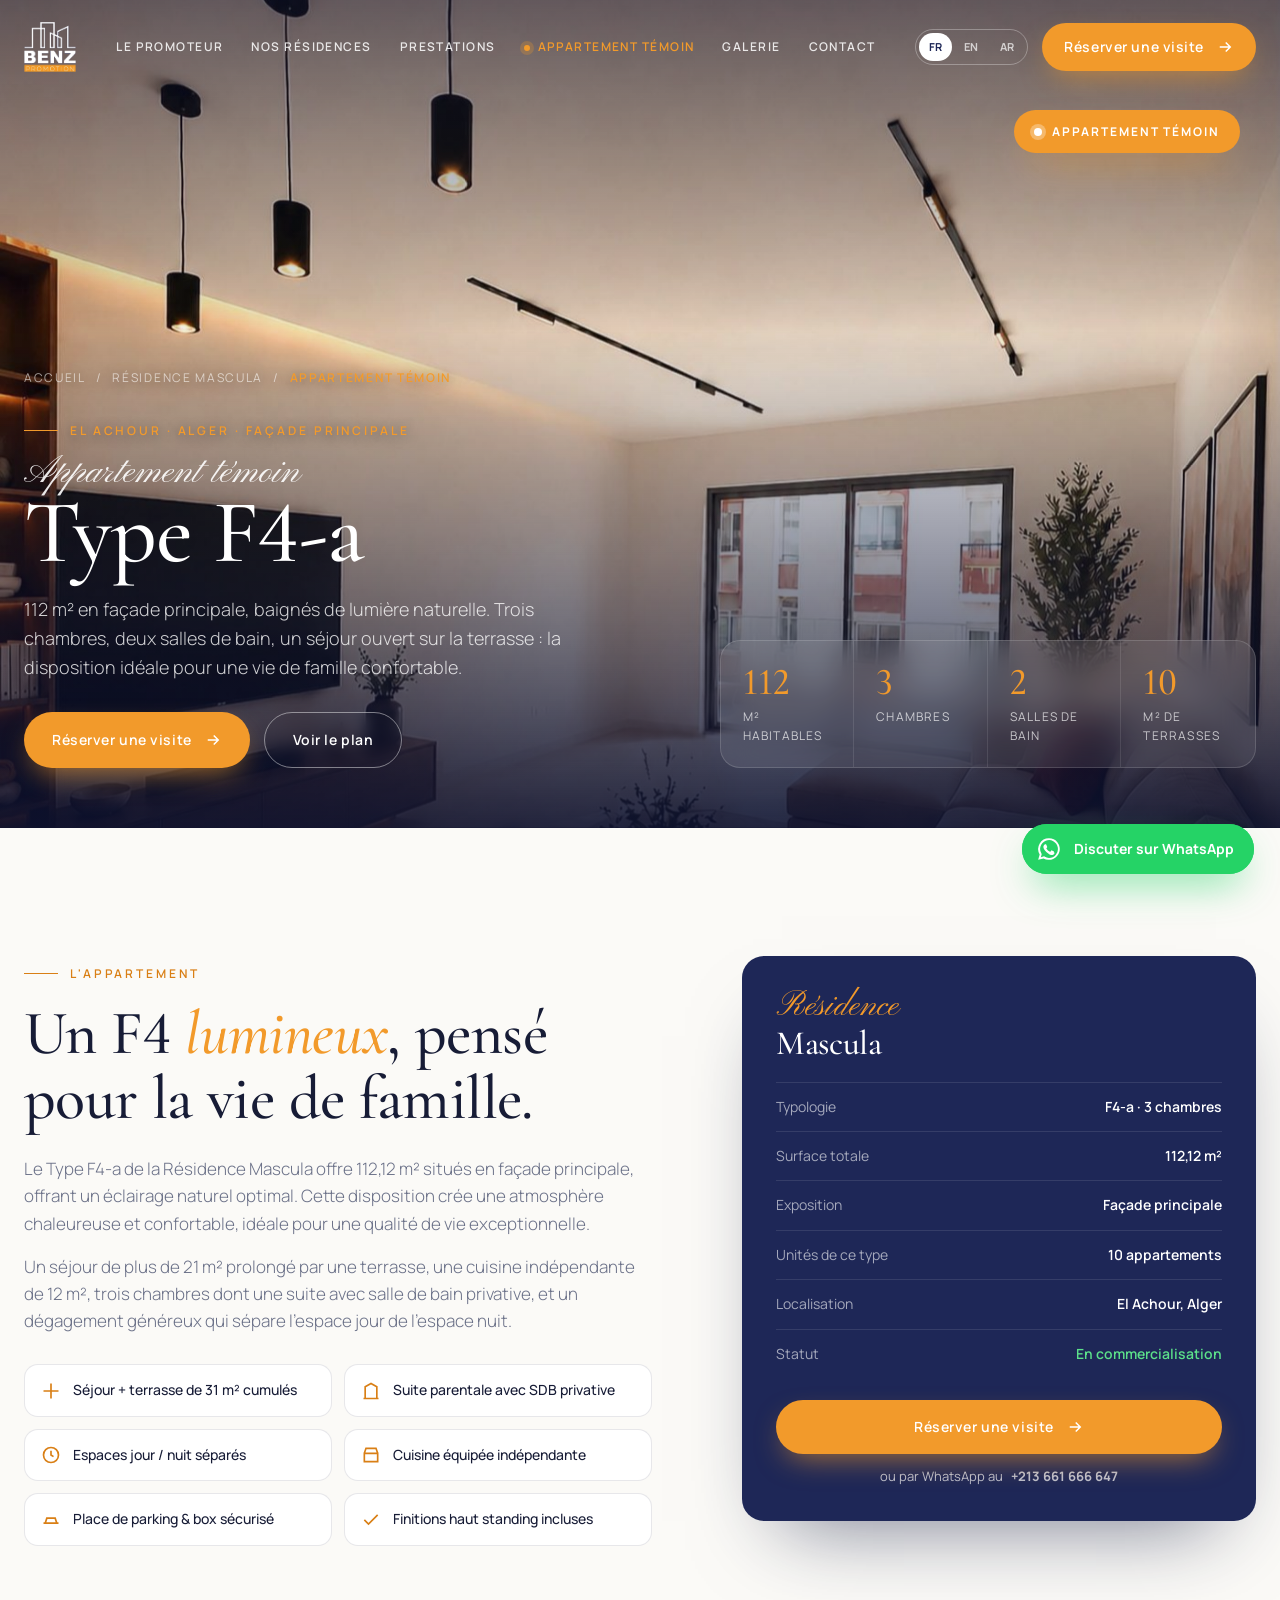
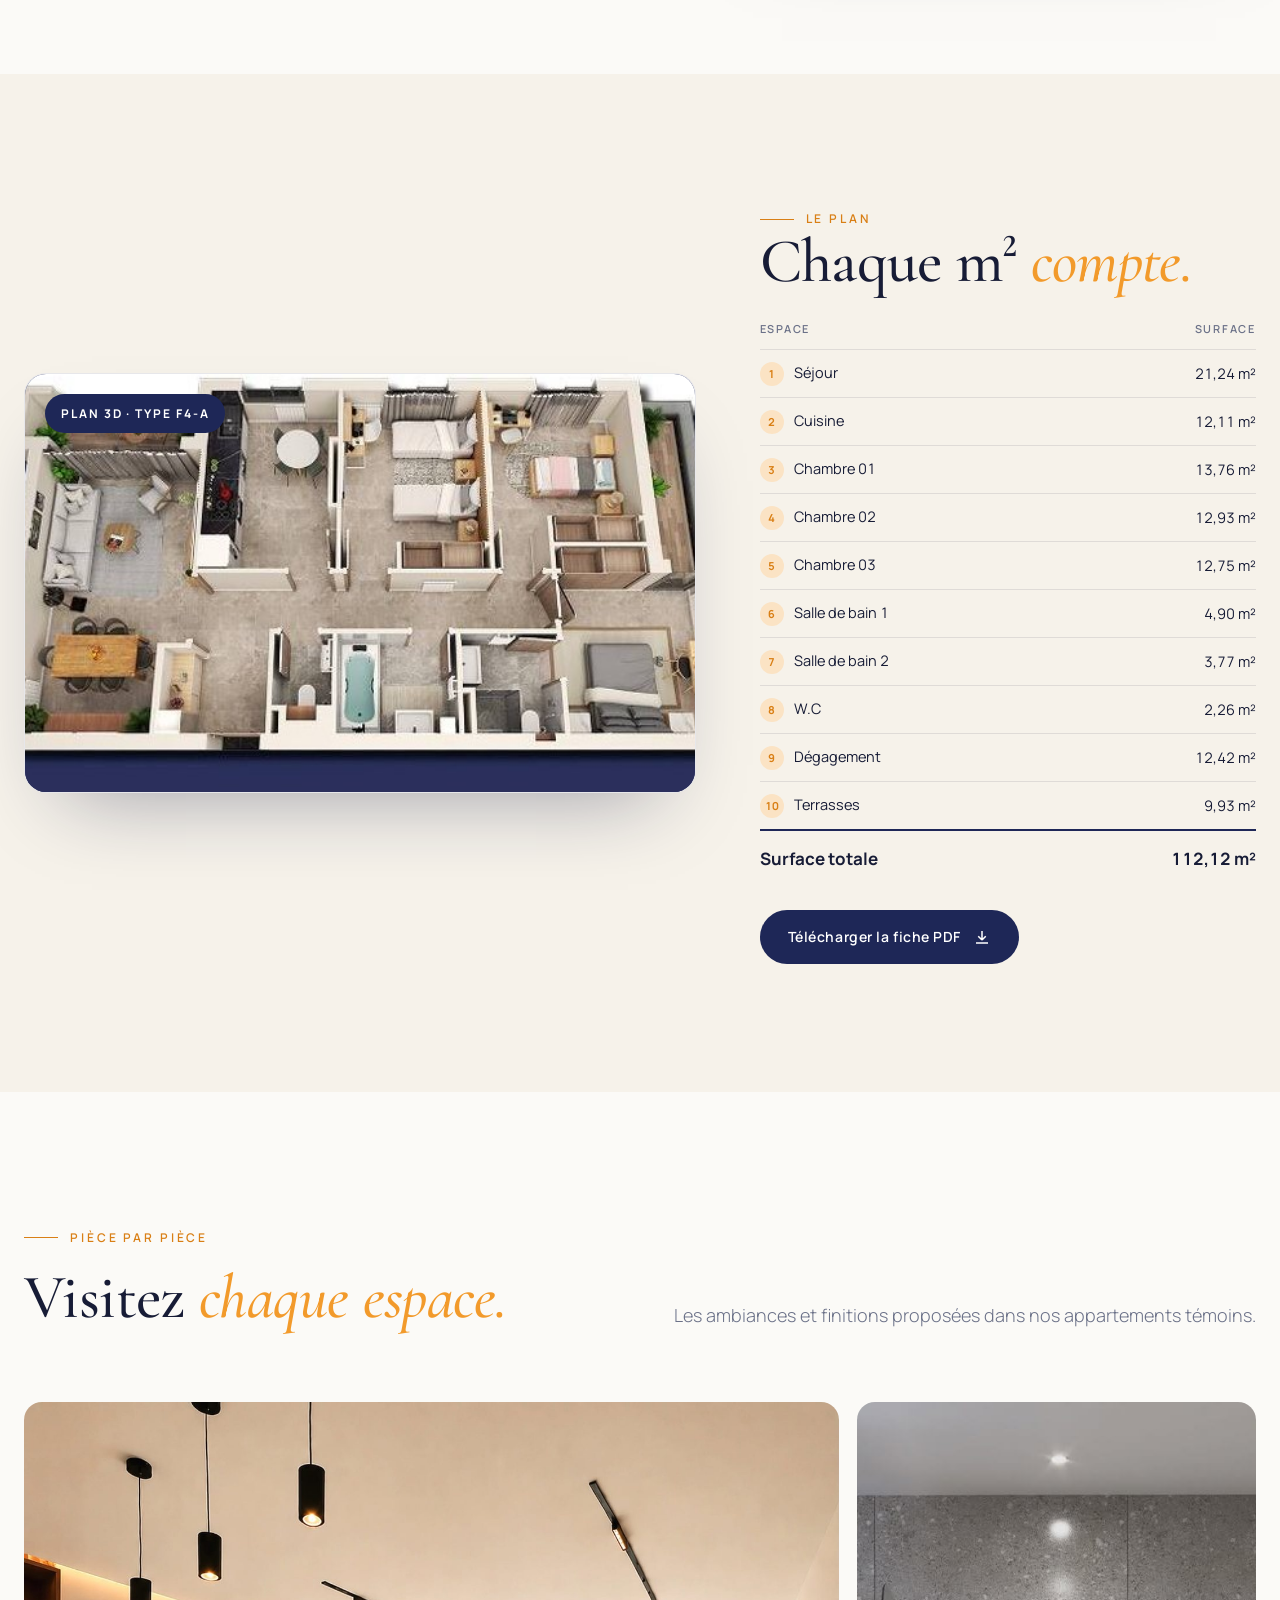
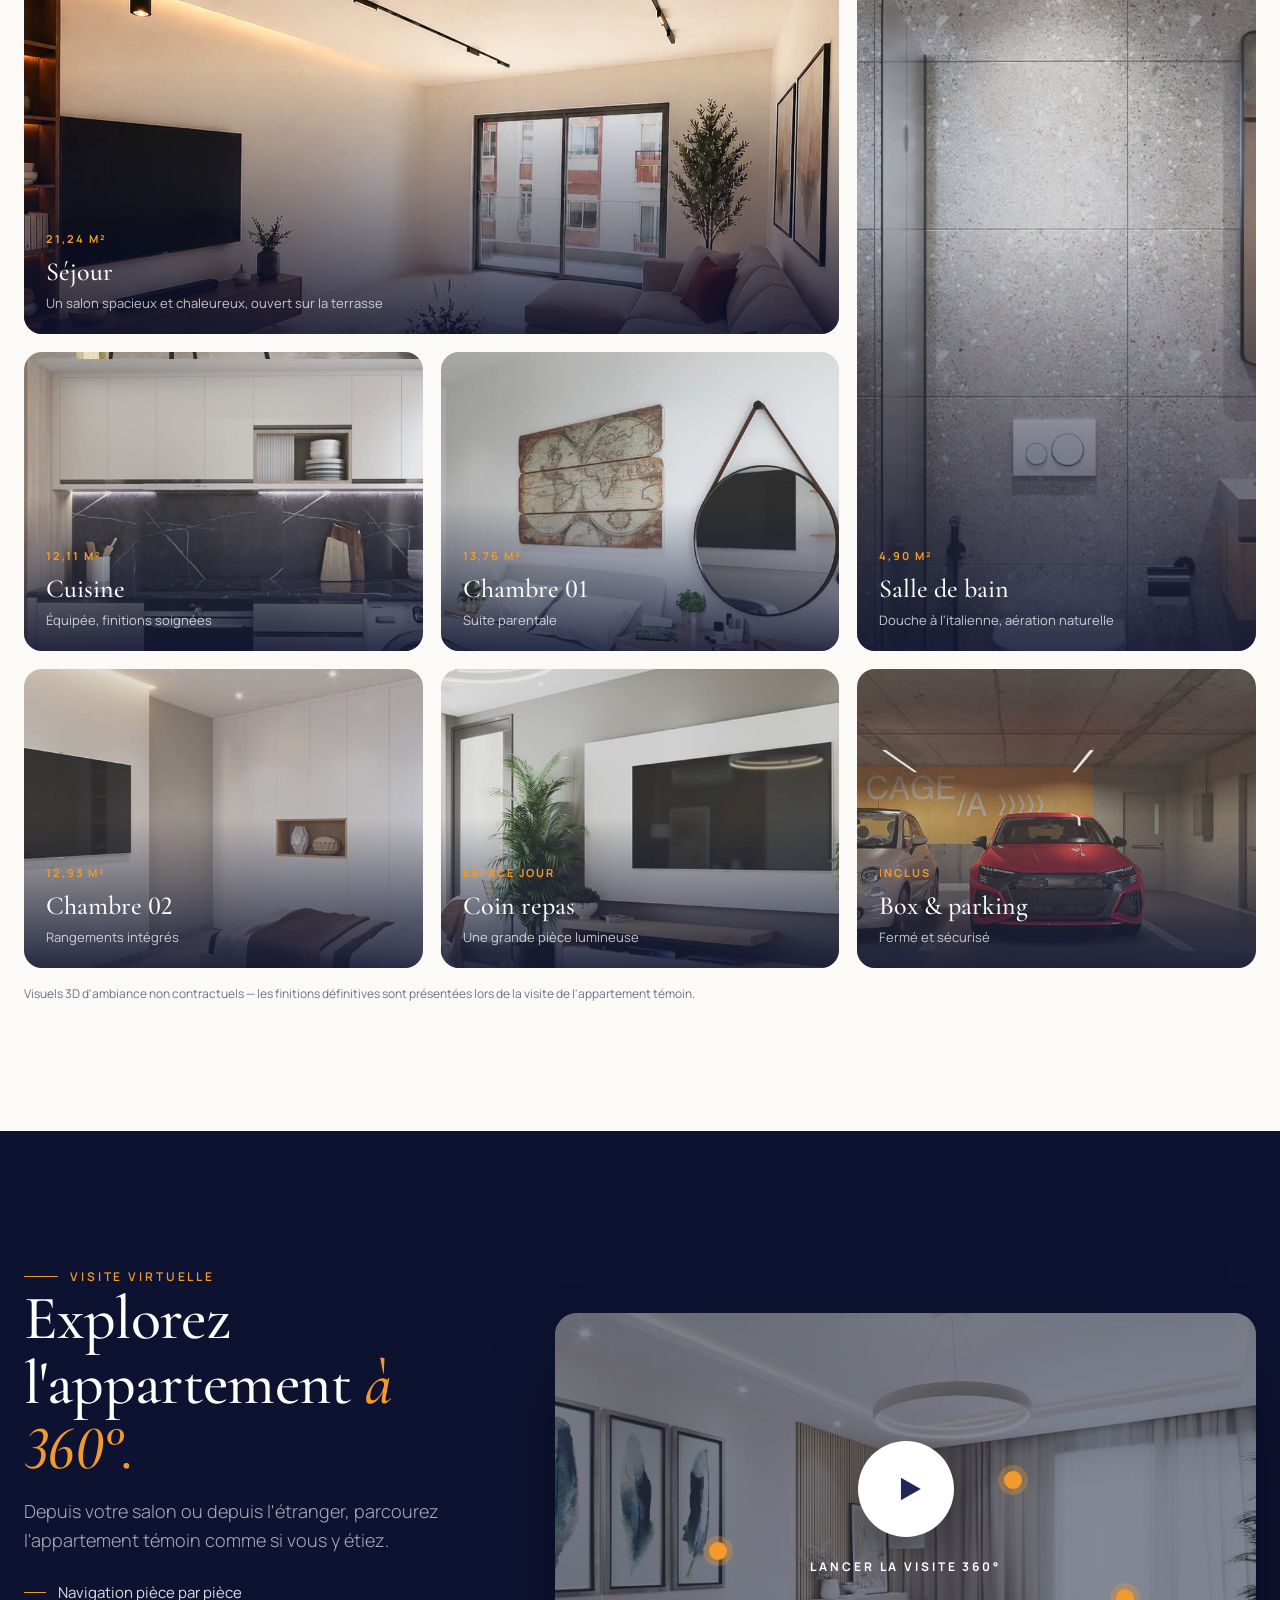
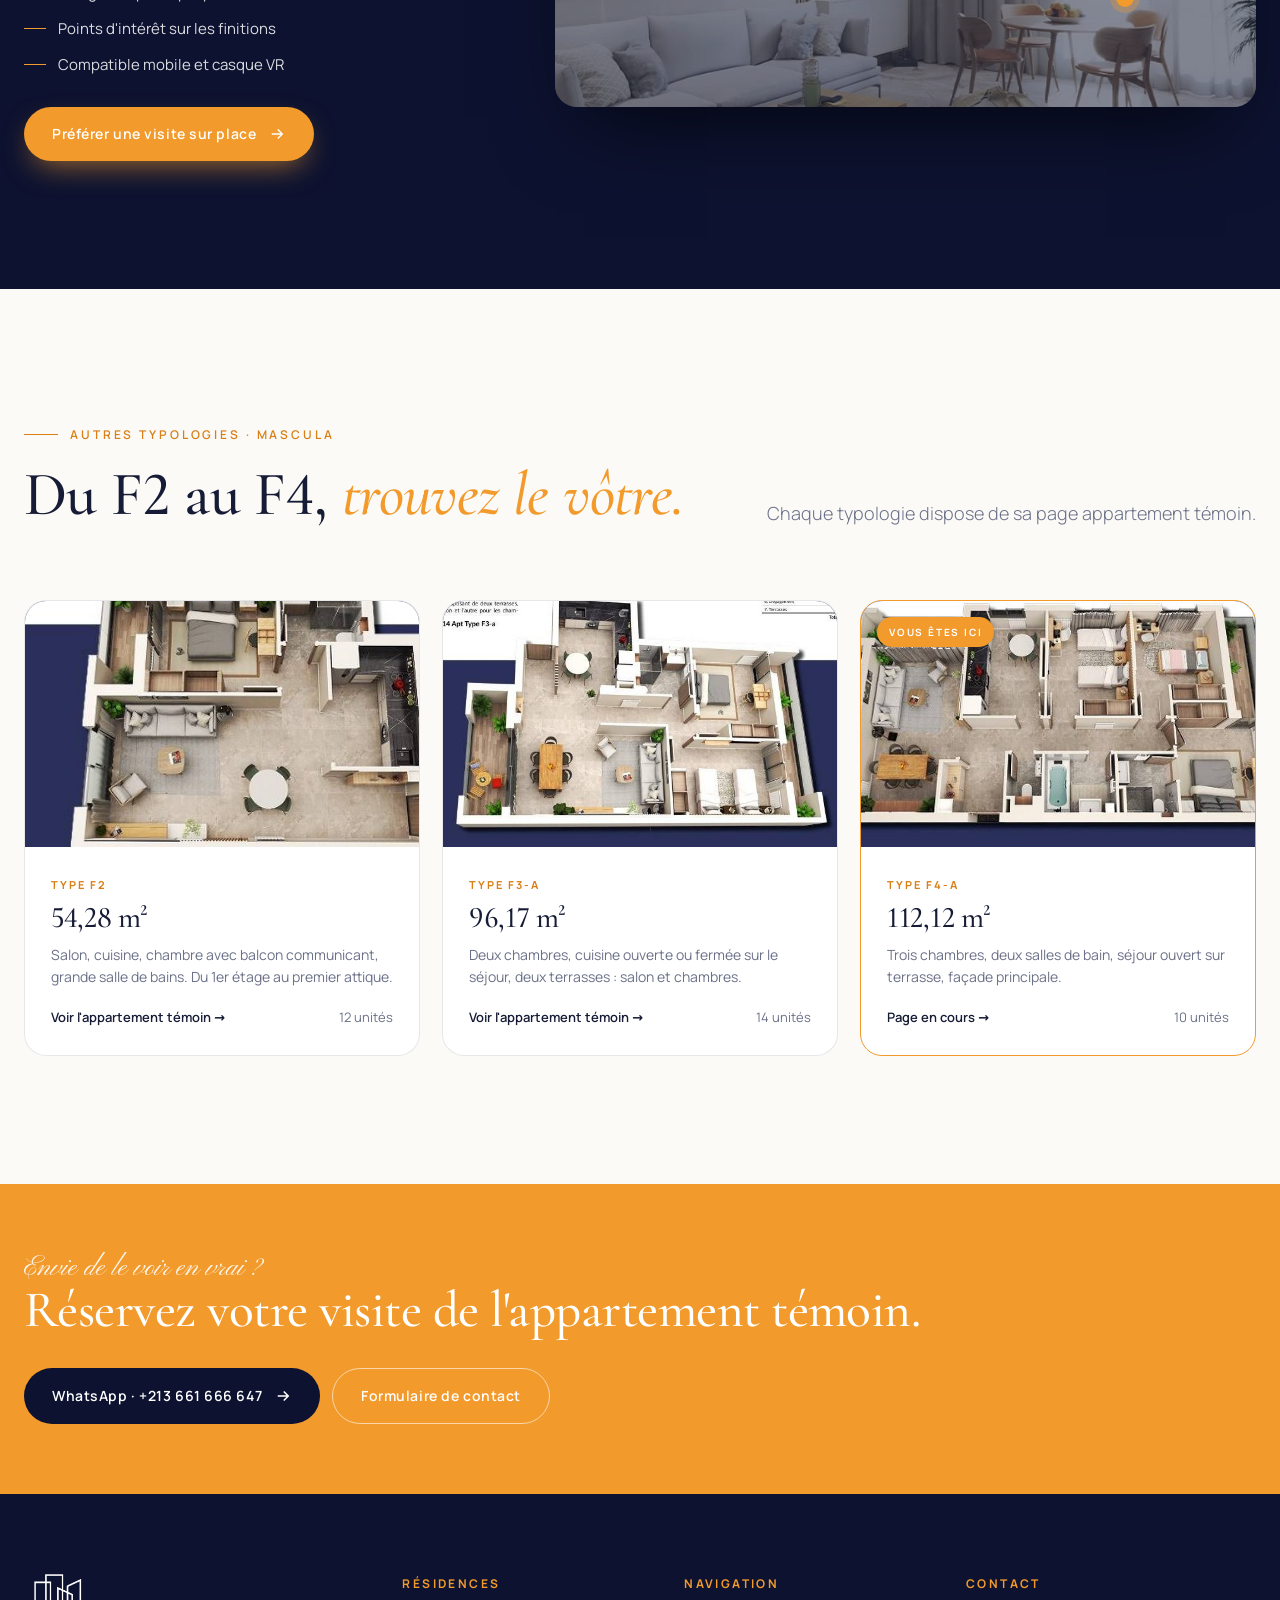
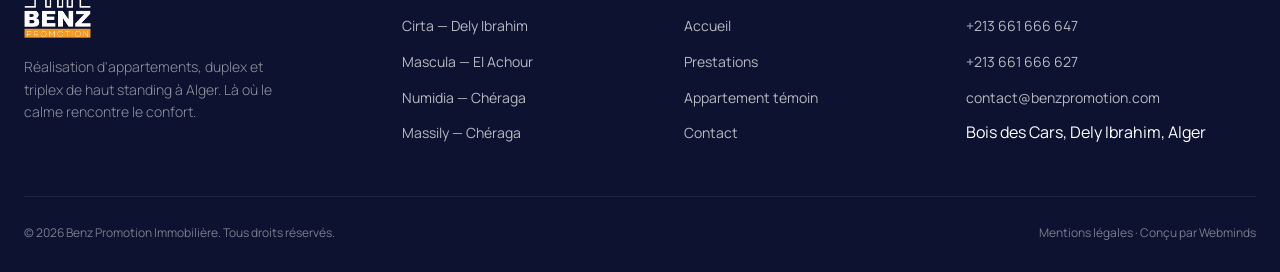
==== appartement-temoin.html @ 308afcf7 "Maquette V1 Benz Promotion — accueil + page appartement témoin" ====
<!DOCTYPE html>
<html lang="fr">
<head>
<meta charset="UTF-8">
<meta name="viewport" content="width=device-width, initial-scale=1.0">
<title>Appartement témoin F4-a — Résidence Mascula | Benz Promotion</title>
<meta name="description" content="Visitez l'appartement témoin Type F4-a de la Résidence Mascula (El Achour, Alger) : 112 m², 3 chambres, terrasses, finitions haut standing.">
<link rel="icon" href="images/logo.png">
<link rel="stylesheet" href="css/style.css">
<style>
/* ---- page appartement témoin ---- */
.t-hero{position:relative;min-height:92vh;min-height:92svh;display:flex;align-items:flex-end;background:var(--navy-ink);color:#fff;overflow:hidden}
.t-hero .bg{position:absolute;inset:0;background:url(images/int-mascula-salon.jpg) center/cover;animation:kb 18s ease-out forwards}
@keyframes kb{from{transform:scale(1.1)}to{transform:scale(1)}}
.t-hero::after{content:"";position:absolute;inset:0;background:linear-gradient(180deg,rgba(13,18,48,.55),rgba(13,18,48,.05) 40%,rgba(13,18,48,.9) 100%)}
.t-hero .container{position:relative;z-index:2;padding:140px 0 60px;display:grid;grid-template-columns:1.1fr .9fr;gap:40px;align-items:end}
.t-hero .eyebrow,.crumbs{text-shadow:0 2px 12px rgba(0,0,0,.5)}
.crumbs{display:flex;gap:10px;font-size:12px;letter-spacing:.14em;text-transform:uppercase;color:rgba(255,255,255,.6);margin-bottom:26px;flex-wrap:wrap}
.crumbs a:hover{color:#fff}.crumbs b{color:var(--orange);font-weight:600}
.t-hero h1{font-size:clamp(50px,7vw,96px);line-height:.95;margin:16px 0 20px}
.t-hero h1 .script{display:block;font-size:.42em;color:rgba(255,255,255,.9);margin-bottom:-.05em}
.t-hero p{font-size:18px;color:rgba(255,255,255,.8);max-width:52ch;font-weight:300;margin-bottom:30px}
.facts-bar{display:grid;grid-template-columns:repeat(4,1fr);background:rgba(255,255,255,.08);backdrop-filter:blur(16px);border:1px solid rgba(255,255,255,.15);border-radius:20px;overflow:hidden}
.facts-bar div{padding:22px 22px;border-right:1px solid rgba(255,255,255,.1)}
.facts-bar div:last-child{border-right:0}
.facts-bar b{display:block;font-family:var(--serif);font-size:38px;line-height:1;color:var(--orange);font-weight:500}
.facts-bar span{font-size:12px;letter-spacing:.1em;text-transform:uppercase;color:rgba(255,255,255,.7);display:block;margin-top:6px}
.t-hero .actions{display:flex;gap:14px;flex-wrap:wrap;margin-top:24px}
.model-badge{position:absolute;top:110px;right:40px;z-index:3;display:flex;align-items:center;gap:10px;background:var(--orange);color:#fff;padding:12px 20px;border-radius:999px;font-size:12px;letter-spacing:.16em;text-transform:uppercase;font-weight:700;box-shadow:0 20px 40px -15px rgba(242,154,43,.8)}
.model-badge i{width:8px;height:8px;border-radius:50%;background:#fff;box-shadow:0 0 0 4px rgba(255,255,255,.3)}
/* intro */
.t-intro .container{display:grid;grid-template-columns:1.1fr .9fr;gap:clamp(40px,7vw,100px);align-items:start}
.t-intro h2{margin:18px 0 24px}
.t-intro p{color:var(--muted);font-size:17px;font-weight:300;margin-bottom:16px}
.hl{display:grid;grid-template-columns:1fr 1fr;gap:12px;margin-top:30px}
.hl div{display:flex;gap:12px;align-items:center;padding:14px 16px;background:#fff;border:1px solid var(--line);border-radius:14px;font-size:14px;font-weight:500}
.hl svg{width:20px;height:20px;color:var(--orange-deep);flex:none}
.sticky-card{position:sticky;top:110px;background:var(--navy);color:#fff;border-radius:var(--r);padding:34px;box-shadow:0 40px 80px -40px rgba(19,26,63,.6)}
.sticky-card .script{font-size:34px;color:var(--orange);line-height:1}
.sticky-card h3{font-size:34px;margin:2px 0 20px}
.sc-row{display:flex;justify-content:space-between;gap:12px;padding:13px 0;border-top:1px solid rgba(255,255,255,.1);font-size:14px}
.sc-row span{color:rgba(255,255,255,.6)}.sc-row b{font-weight:600;text-align:right}
.sticky-card .btn{width:100%;justify-content:center;margin-top:22px}
.sticky-card .wa-line{display:flex;align-items:center;justify-content:center;gap:8px;margin-top:12px;font-size:13px;color:rgba(255,255,255,.7)}
/* plan */
.t-plan{background:var(--cream)}
.t-plan .container{display:grid;grid-template-columns:1.15fr .85fr;gap:clamp(30px,5vw,70px);align-items:center}
.plan-big{background:#fff;border:1px solid var(--line);border-radius:var(--r);overflow:hidden;box-shadow:0 40px 80px -40px rgba(19,26,63,.4);position:relative}
.plan-big img{width:100%;aspect-ratio:16/10;object-fit:cover;object-position:center bottom;background:#1e2757}
.plan-big .lbl{position:absolute;left:20px;top:20px;background:var(--navy);color:#fff;padding:10px 16px;border-radius:999px;font-size:12px;letter-spacing:.16em;text-transform:uppercase;font-weight:700}
.surf{width:100%;border-collapse:collapse;margin-top:26px;font-size:14.5px;font-variant-numeric:tabular-nums lining-nums}
.surf th{text-align:left;font-size:11px;letter-spacing:.16em;text-transform:uppercase;color:var(--muted);padding:0 0 12px;font-weight:600}
.surf td{padding:11px 0;border-top:1px solid var(--line)}
.surf td:last-child,.surf th:last-child{text-align:right}
.surf tr:hover td{color:var(--orange-deep)}
.surf tfoot td{border-top:2px solid var(--navy);font-weight:700;font-size:17px;padding-top:14px}
.surf .num{display:inline-block;width:24px;height:24px;border-radius:50%;background:var(--orange-soft);color:var(--orange-deep);font-size:11px;font-weight:700;text-align:center;line-height:24px;margin-right:10px}
/* rooms */
.rooms-grid{display:grid;grid-template-columns:repeat(12,1fr);gap:18px}
.room{position:relative;border-radius:18px;overflow:hidden;background:var(--navy);color:#fff;grid-column:span 4;aspect-ratio:4/3}
.room.w{grid-column:span 8;aspect-ratio:auto}
.room.tall{grid-row:span 2;aspect-ratio:auto}
.room img{width:100%;height:100%;object-fit:cover;transition:transform 1.4s var(--ease)}
.room:hover img{transform:scale(1.06)}
.room::after{content:"";position:absolute;inset:0;background:linear-gradient(180deg,transparent 50%,rgba(13,18,48,.85))}
.room .cap{position:absolute;left:22px;right:22px;bottom:20px;z-index:2}
.room .cap small{display:block;font-size:11px;letter-spacing:.18em;text-transform:uppercase;color:var(--orange);font-weight:700;margin-bottom:4px}
.room .cap b{font-family:var(--serif);font-size:26px;font-weight:500}
.room .cap span{display:block;font-size:13px;color:rgba(255,255,255,.75)}
.note{font-size:12px;color:var(--muted);margin-top:16px}
/* 360 */
.tour{background:var(--navy-ink);color:#fff;position:relative;overflow:hidden}
.tour .container{display:grid;grid-template-columns:.8fr 1.2fr;gap:clamp(30px,5vw,80px);align-items:center}
.tour .eyebrow{color:var(--orange)}
.tour .lead{color:rgba(255,255,255,.65)}
.tour-frame{position:relative;border-radius:var(--r);overflow:hidden;aspect-ratio:16/9;background:url(images/int-massily-salon2.jpg) center/cover;box-shadow:0 40px 80px -30px rgba(0,0,0,.7)}
.tour-frame::after{content:"";position:absolute;inset:0;background:rgba(13,18,48,.45)}
.tour-frame .play{position:absolute;inset:0;z-index:2;display:grid;place-items:center;text-align:center}
.tour-frame .play i{width:96px;height:96px;border-radius:50%;background:#fff;color:var(--navy);display:grid;place-items:center;margin:0 auto 16px;box-shadow:0 20px 50px rgba(0,0,0,.4);transition:.4s var(--ease)}
.tour-frame:hover .play i{background:var(--orange);color:#fff;transform:scale(1.08)}
.tour-frame .play i svg{width:34px;height:34px;margin-left:4px}
.tour-frame .play span{font-size:12px;letter-spacing:.24em;text-transform:uppercase;font-weight:700}
.tour-frame .hot{position:absolute;z-index:2;width:18px;height:18px;border-radius:50%;background:var(--orange);box-shadow:0 0 0 6px rgba(242,154,43,.3);animation:pulse360 2.4s infinite}
@keyframes pulse360{50%{box-shadow:0 0 0 14px rgba(242,154,43,0)}}
.tour ul{list-style:none;display:grid;gap:12px;margin:26px 0 30px}
.tour li{display:flex;gap:12px;align-items:center;font-size:15px;color:rgba(255,255,255,.85)}
.tour li::before{content:"";width:22px;height:1px;background:var(--orange)}
/* other types */
.types-grid{display:grid;grid-template-columns:repeat(3,1fr);gap:22px}
.type-card{background:#fff;border:1px solid var(--line);border-radius:var(--r);overflow:hidden;transition:.5s var(--ease);display:block}
.type-card:hover{transform:translateY(-6px);box-shadow:0 40px 60px -40px rgba(19,26,63,.4)}
.type-card img{width:100%;aspect-ratio:16/10;object-fit:cover;object-position:center bottom;background:#1e2757}
.type-card .b{padding:24px 26px 28px}
.type-card .b small{font-size:11px;letter-spacing:.18em;text-transform:uppercase;color:var(--orange-deep);font-weight:700}
.type-card h3{font-size:30px;margin:6px 0 10px}
.type-card p{font-size:14px;color:var(--muted)}
.type-card .r{display:flex;justify-content:space-between;align-items:center;margin-top:18px;font-size:13px;font-weight:600}
.type-card .r span{color:var(--muted);font-weight:400}
.type-card.on{border-color:var(--orange);position:relative}
.type-card.on::before{content:"Vous êtes ici";position:absolute;top:16px;left:16px;background:var(--orange);color:#fff;font-size:10px;letter-spacing:.18em;text-transform:uppercase;font-weight:700;padding:7px 12px;border-radius:999px;z-index:2}
/* CTA band */
.cta-band{background:var(--orange);color:#fff;padding:70px 0}
.cta-band .container{display:flex;justify-content:space-between;align-items:center;gap:30px;flex-wrap:wrap}
.cta-band h2{color:#fff;font-size:clamp(34px,4vw,54px)}
.cta-band h2 .script{display:block;font-size:.55em;color:rgba(255,255,255,.9)}
.cta-band .btn-dark{background:var(--navy-ink)}
.cta-band .btn-ghost{border-color:rgba(255,255,255,.6)}
@media (max-width:1100px){.rooms-grid{grid-template-columns:repeat(2,1fr)}.room,.room.w{grid-column:span 1}.room.tall{grid-row:span 1;aspect-ratio:4/3}.room.w{aspect-ratio:4/3}}
@media (max-width:820px){
  .t-hero .container{grid-template-columns:1fr;padding-top:130px}
  .facts-bar{grid-template-columns:1fr 1fr}.facts-bar div:nth-child(2){border-right:0}.facts-bar div{border-bottom:1px solid rgba(255,255,255,.1)}
  .model-badge{display:none}
  .t-intro .container,.t-plan .container,.tour .container{grid-template-columns:1fr}
  .sticky-card{position:static}
  .hl{grid-template-columns:1fr}
  .rooms-grid{grid-template-columns:1fr}
  .types-grid{grid-template-columns:1fr}
}
</style>
</head>
<body>

<header class="header" id="header">
  <div class="container">
    <a href="index.html" class="brand"><img src="images/logo.png" alt="Benz Promotion"></a>
    <nav class="nav">
      <a href="index.html#promoteur">Le promoteur</a>
      <a href="index.html#residences">Nos résidences</a>
      <a href="index.html#prestations">Prestations</a>
      <a href="appartement-temoin.html" class="nav-hot">Appartement témoin</a>
      <a href="index.html#galerie">Galerie</a>
      <a href="index.html#contact">Contact</a>
    </nav>
    <div class="header-right">
      <div class="lang"><span class="on">FR</span><span>EN</span><span>AR</span></div>
      <a href="#rdv" class="btn btn-primary">Réserver une visite <svg viewBox="0 0 24 24" fill="none" stroke="currentColor" stroke-width="2"><path d="M5 12h14M13 6l6 6-6 6"/></svg></a>
      <button class="burger" id="burger" aria-label="Menu"><span></span><span></span><span></span></button>
    </div>
  </div>
</header>
<div class="mobile-menu" id="mobileMenu">
  <a href="index.html">Accueil</a>
  <a href="index.html#residences">Nos résidences</a>
  <a href="index.html#prestations">Prestations</a>
  <a href="appartement-temoin.html" style="color:var(--orange)">Appartement témoin →</a>
  <a href="index.html#contact">Contact</a>
  <div class="mm-foot">+213 661 666 647 · contact@benzpromotion.com</div>
</div>

<!-- HERO -->
<section class="t-hero" style="padding:0">
  <div class="bg"></div>
  <div class="model-badge"><i></i>Appartement témoin</div>
  <div class="container">
    <div>
      <div class="crumbs"><a href="index.html">Accueil</a><span>/</span><a href="index.html#residences">Résidence Mascula</a><span>/</span><b>Appartement témoin</b></div>
      <span class="eyebrow" style="color:var(--orange)">El Achour · Alger · Façade principale</span>
      <h1><span class="script">Appartement témoin</span>Type F4-a</h1>
      <p>112 m² en façade principale, baignés de lumière naturelle. Trois chambres, deux salles de bain, un séjour ouvert sur la terrasse : la disposition idéale pour une vie de famille confortable.</p>
      <div class="actions"><a href="#rdv" class="btn btn-primary">Réserver une visite <svg viewBox="0 0 24 24" fill="none" stroke="currentColor" stroke-width="2"><path d="M5 12h14M13 6l6 6-6 6"/></svg></a><a href="#plan" class="btn btn-ghost">Voir le plan</a></div>
    </div>
    <div class="facts-bar">
      <div><b>112</b><span>m² habitables</span></div>
      <div><b>3</b><span>Chambres</span></div>
      <div><b>2</b><span>Salles de bain</span></div>
      <div><b>10</b><span>m² de terrasses</span></div>
    </div>
  </div>
</section>

<!-- INTRO -->
<section class="t-intro"><div class="container">
  <div class="reveal">
    <span class="eyebrow">L'appartement</span>
    <h2>Un F4 <em>lumineux</em>, pensé pour la vie de famille.</h2>
    <p>Le Type F4-a de la Résidence Mascula offre 112,12 m² situés en façade principale, offrant un éclairage naturel optimal. Cette disposition crée une atmosphère chaleureuse et confortable, idéale pour une qualité de vie exceptionnelle.</p>
    <p>Un séjour de plus de 21 m² prolongé par une terrasse, une cuisine indépendante de 12 m², trois chambres dont une suite avec salle de bain privative, et un dégagement généreux qui sépare l'espace jour de l'espace nuit.</p>
    <div class="hl">
      <div><svg viewBox="0 0 24 24" fill="none" stroke="currentColor" stroke-width="2"><path d="M12 3v18M3 12h18"/></svg>Séjour + terrasse de 31 m² cumulés</div>
      <div><svg viewBox="0 0 24 24" fill="none" stroke="currentColor" stroke-width="2"><path d="M3 21h18M5 21V7l7-4 7 4v14"/></svg>Suite parentale avec SDB privative</div>
      <div><svg viewBox="0 0 24 24" fill="none" stroke="currentColor" stroke-width="2"><circle cx="12" cy="12" r="9"/><path d="M12 7v5l3 2"/></svg>Espaces jour / nuit séparés</div>
      <div><svg viewBox="0 0 24 24" fill="none" stroke="currentColor" stroke-width="2"><path d="M4 10h16v10H4zM4 10l2-6h12l2 6"/></svg>Cuisine équipée indépendante</div>
      <div><svg viewBox="0 0 24 24" fill="none" stroke="currentColor" stroke-width="2"><path d="M3 17h18M5 17l2-6h10l2 6"/></svg>Place de parking &amp; box sécurisé</div>
      <div><svg viewBox="0 0 24 24" fill="none" stroke="currentColor" stroke-width="2"><path d="M20 7 9 18l-5-5"/></svg>Finitions haut standing incluses</div>
    </div>
  </div>
  <aside class="sticky-card reveal">
    <span class="script">Résidence</span>
    <h3>Mascula</h3>
    <div class="sc-row"><span>Typologie</span><b>F4-a · 3 chambres</b></div>
    <div class="sc-row"><span>Surface totale</span><b>112,12 m²</b></div>
    <div class="sc-row"><span>Exposition</span><b>Façade principale</b></div>
    <div class="sc-row"><span>Unités de ce type</span><b>10 appartements</b></div>
    <div class="sc-row"><span>Localisation</span><b>El Achour, Alger</b></div>
    <div class="sc-row"><span>Statut</span><b style="color:#5ce08a">En commercialisation</b></div>
    <a href="#rdv" class="btn btn-primary">Réserver une visite <svg viewBox="0 0 24 24" fill="none" stroke="currentColor" stroke-width="2"><path d="M5 12h14M13 6l6 6-6 6"/></svg></a>
    <div class="wa-line">ou par WhatsApp au <b>+213 661 666 647</b></div>
  </aside>
</div></section>

<!-- PLAN -->
<section class="t-plan" id="plan"><div class="container">
  <div class="plan-big reveal"><span class="lbl">Plan 3D · Type F4-a</span><img src="images/plan-f4.jpg" alt="Plan 3D appartement F4-a"></div>
  <div class="reveal">
    <span class="eyebrow">Le plan</span>
    <h2>Chaque m² <em>compte.</em></h2>
    <table class="surf">
      <thead><tr><th>Espace</th><th>Surface</th></tr></thead>
      <tbody>
        <tr><td><span class="num">1</span>Séjour</td><td>21,24 m²</td></tr>
        <tr><td><span class="num">2</span>Cuisine</td><td>12,11 m²</td></tr>
        <tr><td><span class="num">3</span>Chambre 01</td><td>13,76 m²</td></tr>
        <tr><td><span class="num">4</span>Chambre 02</td><td>12,93 m²</td></tr>
        <tr><td><span class="num">5</span>Chambre 03</td><td>12,75 m²</td></tr>
        <tr><td><span class="num">6</span>Salle de bain 1</td><td>4,90 m²</td></tr>
        <tr><td><span class="num">7</span>Salle de bain 2</td><td>3,77 m²</td></tr>
        <tr><td><span class="num">8</span>W.C</td><td>2,26 m²</td></tr>
        <tr><td><span class="num">9</span>Dégagement</td><td>12,42 m²</td></tr>
        <tr><td><span class="num">10</span>Terrasses</td><td>9,93 m²</td></tr>
      </tbody>
      <tfoot><tr><td>Surface totale</td><td>112,12 m²</td></tr></tfoot>
    </table>
    <a href="#rdv" class="btn btn-dark" style="margin-top:26px">Télécharger la fiche PDF <svg viewBox="0 0 24 24" fill="none" stroke="currentColor" stroke-width="2"><path d="M12 4v12m0 0 5-5m-5 5-5-5M4 20h16"/></svg></a>
  </div>
</div></section>

<!-- ROOMS -->
<section class="t-rooms"><div class="container">
  <div class="sec-head reveal">
    <div><span class="eyebrow">Pièce par pièce</span><h2>Visitez <em>chaque espace.</em></h2></div>
    <p class="lead">Les ambiances et finitions proposées dans nos appartements témoins.</p>
  </div>
  <div class="rooms-grid reveal">
    <div class="room w"><img src="images/int-mascula-salon.jpg" alt=""><div class="cap"><small>21,24 m²</small><b>Séjour</b><span>Un salon spacieux et chaleureux, ouvert sur la terrasse</span></div></div>
    <div class="room tall"><img src="images/int-massily-sdb.jpg" alt=""><div class="cap"><small>4,90 m²</small><b>Salle de bain</b><span>Douche à l'italienne, aération naturelle</span></div></div>
    <div class="room"><img src="images/int-massily-cuisine2.jpg" alt=""><div class="cap"><small>12,11 m²</small><b>Cuisine</b><span>Équipée, finitions soignées</span></div></div>
    <div class="room"><img src="images/int-massily-chambre1.jpg" alt=""><div class="cap"><small>13,76 m²</small><b>Chambre 01</b><span>Suite parentale</span></div></div>
    <div class="room"><img src="images/int-massily-chambre2.jpg" alt=""><div class="cap"><small>12,93 m²</small><b>Chambre 02</b><span>Rangements intégrés</span></div></div>
    <div class="room"><img src="images/int-massily-salon1.jpg" alt=""><div class="cap"><small>Espace jour</small><b>Coin repas</b><span>Une grande pièce lumineuse</span></div></div>
    <div class="room"><img src="images/int-massily-box.jpg" alt=""><div class="cap"><small>Inclus</small><b>Box &amp; parking</b><span>Fermé et sécurisé</span></div></div>
  </div>
  <p class="note">Visuels 3D d'ambiance non contractuels — les finitions définitives sont présentées lors de la visite de l'appartement témoin.</p>
</div></section>

<!-- 360 -->
<section class="tour"><div class="container">
  <div class="reveal">
    <span class="eyebrow">Visite virtuelle</span>
    <h2>Explorez l'appartement <em>à 360°.</em></h2>
    <p class="lead" style="margin-top:16px">Depuis votre salon ou depuis l'étranger, parcourez l'appartement témoin comme si vous y étiez.</p>
    <ul><li>Navigation pièce par pièce</li><li>Points d'intérêt sur les finitions</li><li>Compatible mobile et casque VR</li></ul>
    <a href="#rdv" class="btn btn-primary">Préférer une visite sur place <svg viewBox="0 0 24 24" fill="none" stroke="currentColor" stroke-width="2"><path d="M5 12h14M13 6l6 6-6 6"/></svg></a>
  </div>
  <div class="tour-frame reveal">
    <span class="hot" style="left:22%;top:58%"></span><span class="hot" style="left:64%;top:40%"></span><span class="hot" style="left:80%;top:70%"></span>
    <div class="play"><div><i><svg viewBox="0 0 24 24" fill="currentColor"><path d="M7 4v16l14-8z"/></svg></i><span>Lancer la visite 360°</span></div></div>
  </div>
</div></section>

<!-- OTHER TYPES -->
<section class="t-types"><div class="container">
  <div class="sec-head reveal">
    <div><span class="eyebrow">Autres typologies · Mascula</span><h2>Du F2 au F4, <em>trouvez le vôtre.</em></h2></div>
    <p class="lead">Chaque typologie dispose de sa page appartement témoin.</p>
  </div>
  <div class="types-grid reveal">
    <a href="appartement-temoin.html" class="type-card"><img src="images/plan-f2.jpg" alt=""><div class="b"><small>Type F2</small><h3>54,28 m²</h3><p>Salon, cuisine, chambre avec balcon communicant, grande salle de bains. Du 1er étage au premier attique.</p><div class="r">Voir l'appartement témoin →<span>12 unités</span></div></div></a>
    <a href="appartement-temoin.html" class="type-card"><img src="images/plan-f3.jpg" alt=""><div class="b"><small>Type F3-a</small><h3>96,17 m²</h3><p>Deux chambres, cuisine ouverte ou fermée sur le séjour, deux terrasses : salon et chambres.</p><div class="r">Voir l'appartement témoin →<span>14 unités</span></div></div></a>
    <a href="appartement-temoin.html" class="type-card on"><img src="images/plan-f4.jpg" alt=""><div class="b"><small>Type F4-a</small><h3>112,12 m²</h3><p>Trois chambres, deux salles de bain, séjour ouvert sur terrasse, façade principale.</p><div class="r">Page en cours →<span>10 unités</span></div></div></a>
  </div>
</div></section>

<!-- CTA -->
<section class="cta-band" id="rdv"><div class="container">
  <h2><span class="script">Envie de le voir en vrai ?</span>Réservez votre visite de l'appartement témoin.</h2>
  <div style="display:flex;gap:12px;flex-wrap:wrap"><a href="https://wa.me/213661666647" target="_blank" class="btn btn-dark">WhatsApp · +213 661 666 647 <svg viewBox="0 0 24 24" fill="none" stroke="currentColor" stroke-width="2"><path d="M5 12h14M13 6l6 6-6 6"/></svg></a><a href="index.html#contact" class="btn btn-ghost">Formulaire de contact</a></div>
</div></section>

<footer class="footer"><div class="container">
  <div class="top">
    <div><a href="index.html" class="brand"><img src="images/logo.png" alt="Benz Promotion"></a><p>Réalisation d'appartements, duplex et triplex de haut standing à Alger. Là où le calme rencontre le confort.</p></div>
    <div><h4>Résidences</h4><ul><li><a href="index.html#residences">Cirta — Dely Ibrahim</a></li><li><a href="index.html#residences">Mascula — El Achour</a></li><li><a href="index.html#residences">Numidia — Chéraga</a></li><li><a href="index.html#residences">Massily — Chéraga</a></li></ul></div>
    <div><h4>Navigation</h4><ul><li><a href="index.html">Accueil</a></li><li><a href="index.html#prestations">Prestations</a></li><li><a href="appartement-temoin.html">Appartement témoin</a></li><li><a href="index.html#contact">Contact</a></li></ul></div>
    <div><h4>Contact</h4><ul><li><a href="tel:+213661666647">+213 661 666 647</a></li><li><a href="tel:+213661666627">+213 661 666 627</a></li><li><a href="mailto:contact@benzpromotion.com">contact@benzpromotion.com</a></li><li>Bois des Cars, Dely Ibrahim, Alger</li></ul></div>
  </div>
  <div class="bottom"><span>© 2026 Benz Promotion Immobilière. Tous droits réservés.</span><span><a href="#">Mentions légales</a> · Conçu par <a href="https://webminds.dz" target="_blank">Webminds</a></span></div>
</div></footer>

<a class="wa" href="https://wa.me/213661666647" target="_blank"><svg viewBox="0 0 24 24" fill="currentColor"><path d="M12 2a10 10 0 0 0-8.6 15.1L2 22l5-1.3A10 10 0 1 0 12 2zm0 18.2a8.2 8.2 0 0 1-4.2-1.2l-.3-.2-3 .8.8-2.9-.2-.3A8.2 8.2 0 1 1 12 20.2zm4.5-6.1c-.2-.1-1.5-.7-1.7-.8s-.4-.1-.6.1-.6.8-.8 1-.3.2-.5.1a6.7 6.7 0 0 1-3.3-2.9c-.3-.4.2-.4.7-1.3.1-.2 0-.3 0-.4l-.8-1.8c-.2-.5-.4-.4-.6-.4h-.5a1 1 0 0 0-.7.3 3 3 0 0 0-.9 2.2 5.2 5.2 0 0 0 1.1 2.8 12 12 0 0 0 4.6 4c1.7.7 2.1.6 2.8.5a2.4 2.4 0 0 0 1.6-1.1 2 2 0 0 0 .1-1.1c0-.1-.2-.2-.5-.3z"/></svg><span>Discuter sur WhatsApp</span></a>

<script>
const header=document.getElementById('header');
addEventListener('scroll',()=>header.classList.toggle('scrolled',scrollY>60),{passive:true});
const burger=document.getElementById('burger'),mm=document.getElementById('mobileMenu');
burger.onclick=()=>mm.classList.toggle('open');
mm.querySelectorAll('a').forEach(a=>a.onclick=()=>mm.classList.remove('open'));
const io=new IntersectionObserver(es=>es.forEach(e=>{if(e.isIntersecting){e.target.classList.add('in');io.unobserve(e.target)}}),{threshold:.1});
document.querySelectorAll('.reveal').forEach(el=>io.observe(el));
</script>
</body>
</html>
---- css/style.css ----
@font-face{font-family:"Manrope";font-weight:300;src:url(../fonts/manrope-latin-300-normal.woff2) format("woff2");font-display:swap}
@font-face{font-family:"Manrope";font-weight:400;src:url(../fonts/manrope-latin-400-normal.woff2) format("woff2");font-display:swap}
@font-face{font-family:"Manrope";font-weight:500;src:url(../fonts/manrope-latin-500-normal.woff2) format("woff2");font-display:swap}
@font-face{font-family:"Manrope";font-weight:600;src:url(../fonts/manrope-latin-600-normal.woff2) format("woff2");font-display:swap}
@font-face{font-family:"Manrope";font-weight:700;src:url(../fonts/manrope-latin-700-normal.woff2) format("woff2");font-display:swap}
@font-face{font-family:"Cormorant Garamond";font-weight:400;src:url(../fonts/cormorant-garamond-latin-400-normal.woff2) format("woff2");font-display:swap}
@font-face{font-family:"Cormorant Garamond";font-weight:500;src:url(../fonts/cormorant-garamond-latin-500-normal.woff2) format("woff2");font-display:swap}
@font-face{font-family:"Cormorant Garamond";font-weight:600;src:url(../fonts/cormorant-garamond-latin-600-normal.woff2) format("woff2");font-display:swap}
@font-face{font-family:"Cormorant Garamond";font-style:italic;font-weight:400;src:url(../fonts/cormorant-garamond-latin-400-italic.woff2) format("woff2");font-display:swap}
@font-face{font-family:"Cormorant Garamond";font-style:italic;font-weight:500;src:url(../fonts/cormorant-garamond-latin-500-italic.woff2) format("woff2");font-display:swap}
@font-face{font-family:"Cormorant Garamond";font-style:italic;font-weight:600;src:url(../fonts/cormorant-garamond-latin-600-italic.woff2) format("woff2");font-display:swap}
@font-face{font-family:"Pinyon Script";font-weight:400;src:url(../fonts/pinyon-script-latin-400-normal.woff2) format("woff2");font-display:swap}
:root{
  --navy:#1e2757; --navy-deep:#131a3f; --navy-ink:#0d1230;
  --orange:#f29a2b; --orange-deep:#d97f15; --orange-soft:#fbe3c4;
  --cream:#f6f2ea; --paper:#fbfaf7; --white:#ffffff;
  --ink:#171c36; --muted:#6b7188; --line:rgba(23,28,54,.10);
  --serif:"Cormorant Garamond",Georgia,serif; --sans:"Manrope",system-ui,sans-serif; --script:"Pinyon Script",cursive;
  --ease:cubic-bezier(.22,1,.36,1); --r:22px;
}
*{box-sizing:border-box;margin:0;padding:0}
html{scroll-behavior:smooth}
html,body{overflow-x:hidden}
body{font-family:var(--sans);color:var(--ink);background:var(--paper);line-height:1.6;-webkit-font-smoothing:antialiased;font-variant-numeric:lining-nums}
img{display:block;max-width:100%}
a{color:inherit;text-decoration:none}
button{font-family:inherit;cursor:pointer;border:0;background:none;color:inherit}
::selection{background:var(--orange);color:#fff}
.container{width:min(1280px,calc(100% - 48px));margin-inline:auto}
.eyebrow{display:inline-flex;align-items:center;gap:12px;font-size:12px;letter-spacing:.24em;text-transform:uppercase;font-weight:600;color:var(--orange-deep)}
.eyebrow::before{content:"";width:34px;height:1px;background:currentColor}
h1,h2,h3{font-family:var(--serif);font-weight:500;line-height:1.05;letter-spacing:-.01em}
.stat .n,.counter,.fact b,.res-card .num,.p-item .n,.facts-bar b,.sticky-card h3,.type-card h3,.zone .pin{font-feature-settings:"lnum" 1,"pnum" 1;font-variant-numeric:lining-nums}
h2{font-size:clamp(38px,5vw,62px)}
h2 em,h1 em{font-style:italic;color:var(--orange)}
.lead{font-size:18px;color:var(--muted);max-width:56ch;font-weight:300}
.script{font-family:var(--script);font-weight:400;letter-spacing:0}
.btn{display:inline-flex;align-items:center;gap:12px;padding:16px 28px;border-radius:999px;font-weight:600;font-size:14px;letter-spacing:.04em;transition:.45s var(--ease);position:relative;overflow:hidden;white-space:nowrap}
.btn svg{width:18px;height:18px;transition:transform .45s var(--ease)}
.btn:hover svg{transform:translateX(4px)}
.btn-primary{background:var(--orange);color:#fff;box-shadow:0 12px 30px -10px rgba(242,154,43,.7)}
.btn-primary:hover{background:var(--orange-deep);transform:translateY(-2px)}
.btn-ghost{border:1px solid rgba(255,255,255,.45);color:#fff;backdrop-filter:blur(8px)}
.btn-ghost:hover{background:#fff;color:var(--navy)}
.btn-dark{background:var(--navy);color:#fff}
.btn-dark:hover{background:var(--navy-deep);transform:translateY(-2px)}
.btn-line{border:1px solid var(--line);color:var(--ink)}
.btn-line:hover{border-color:var(--navy);background:var(--navy);color:#fff}

/* ---------- HEADER ---------- */
.header{position:fixed;inset:0 0 auto 0;z-index:100;padding:22px 0;transition:.5s var(--ease)}
.header .container{display:flex;align-items:center;justify-content:space-between;gap:24px}
.brand{display:flex;align-items:center;gap:14px;color:#fff}
.brand img{height:50px;width:auto;transition:.4s}
.nav{display:flex;align-items:center;gap:28px}
.nav a{font-size:12px;font-weight:600;letter-spacing:.12em;text-transform:uppercase;color:rgba(255,255,255,.85);position:relative;padding:6px 0;white-space:nowrap}
.nav a::after{content:"";position:absolute;left:0;bottom:0;width:0;height:1px;background:var(--orange);transition:.4s var(--ease)}
.nav a:hover::after{width:100%}
.header-right{display:flex;align-items:center;gap:14px}
.lang{display:flex;gap:2px;border:1px solid rgba(255,255,255,.3);border-radius:999px;padding:3px}
.lang span{font-size:11px;font-weight:700;padding:5px 10px;border-radius:999px;color:rgba(255,255,255,.7)}
.lang span.on{background:#fff;color:var(--navy)}
.header .btn-primary{padding:13px 22px}
.burger{display:none;width:46px;height:46px;border-radius:50%;border:1px solid rgba(255,255,255,.35);place-items:center}
.burger span{display:block;width:20px;height:2px;background:#fff;margin:2.5px auto;transition:.3s}
.header.scrolled{padding:12px 0;background:rgba(19,26,63,.86);backdrop-filter:blur(18px);box-shadow:0 10px 40px -20px rgba(0,0,0,.5)}
.header.scrolled .brand img{height:40px}
.mobile-menu{position:fixed;inset:0;background:var(--navy-ink);z-index:99;display:flex;flex-direction:column;justify-content:center;padding:40px 8vw;transform:translateY(-100%);transition:.6s var(--ease);}
.mobile-menu.open{transform:none}
.mobile-menu a{font-family:var(--serif);font-size:clamp(34px,8vw,64px);color:#fff;padding:8px 0;border-bottom:1px solid rgba(255,255,255,.08)}
.mobile-menu a:hover{color:var(--orange);padding-left:12px}
.mobile-menu .mm-foot{margin-top:30px;color:rgba(255,255,255,.6);font-size:14px}

/* ---------- HERO ---------- */
.hero{position:relative;height:100vh;height:100svh;min-height:640px;overflow:hidden;background:var(--navy-ink);color:#fff}
.slide{position:absolute;inset:0;opacity:0;visibility:hidden;transition:opacity 1.4s var(--ease),visibility 1.4s}
.slide.active{opacity:1;visibility:visible;z-index:1}
.slide .bg{position:absolute;inset:0;background-size:cover;background-position:center;transform:scale(1.08);transition:transform 8s linear}
.slide.active .bg{transform:scale(1)}
.slide::after{content:"";position:absolute;inset:0;background:linear-gradient(180deg,rgba(13,18,48,.55) 0%,rgba(13,18,48,.15) 35%,rgba(13,18,48,.35) 70%,rgba(13,18,48,.92) 100%)}
.slide::before{content:"";position:absolute;inset:0;background:linear-gradient(90deg,rgba(13,18,48,.55),transparent 60%);z-index:1}
.slide .content{position:absolute;left:0;right:0;bottom:0;z-index:2;padding-bottom:clamp(90px,12vh,140px)}
.slide .content .container{display:grid;grid-template-columns:1.2fr .8fr;align-items:end;gap:40px}
.slide .kicker{display:flex;align-items:center;gap:14px;font-size:13px;letter-spacing:.3em;text-transform:uppercase;font-weight:600;color:var(--orange);margin-bottom:22px}
.slide .kicker i{width:44px;height:1px;background:var(--orange);display:block}
.slide h1{font-size:clamp(64px,11vw,150px);line-height:.9;margin-bottom:22px}
.slide h1 .script{display:block;font-size:.34em;color:rgba(255,255,255,.9);margin-bottom:-.1em;padding-left:.15em}
.slide p{font-size:18px;color:rgba(255,255,255,.8);max-width:52ch;font-weight:300;margin-bottom:34px}
.chips{display:flex;flex-wrap:wrap;gap:8px;margin-bottom:34px}
.chip{border:1px solid rgba(255,255,255,.35);backdrop-filter:blur(10px);padding:8px 16px;border-radius:999px;font-size:12px;letter-spacing:.14em;text-transform:uppercase;font-weight:600}
.chip.fill{background:var(--orange);border-color:var(--orange)}
.slide .actions{display:flex;gap:14px;flex-wrap:wrap}
.slide .side{justify-self:end;text-align:right;display:flex;flex-direction:column;gap:18px;align-items:flex-end}
.side .loc{display:flex;align-items:center;gap:10px;font-size:14px;color:rgba(255,255,255,.85)}
.side .loc svg{width:18px;height:18px;color:var(--orange)}
.side .status{font-size:11px;letter-spacing:.2em;text-transform:uppercase;padding:9px 16px;border-radius:999px;background:rgba(255,255,255,.12);backdrop-filter:blur(10px);border:1px solid rgba(255,255,255,.2)}
.side .status::before{content:"";display:inline-block;width:7px;height:7px;border-radius:50%;background:#5ce08a;margin-right:8px;box-shadow:0 0 0 4px rgba(92,224,138,.2)}
/* stagger animation */
.slide .kicker,.slide h1,.slide p,.slide .chips,.slide .actions,.slide .side>*{opacity:0;transform:translateY(30px);transition:opacity 1s var(--ease),transform 1s var(--ease)}
.slide.active .kicker{opacity:1;transform:none;transition-delay:.3s}
.slide.active h1{opacity:1;transform:none;transition-delay:.45s}
.slide.active p{opacity:1;transform:none;transition-delay:.6s}
.slide.active .chips{opacity:1;transform:none;transition-delay:.7s}
.slide.active .actions{opacity:1;transform:none;transition-delay:.8s}
.slide.active .side>*{opacity:1;transform:none;transition-delay:.9s}
.hero-ui{position:absolute;left:0;right:0;bottom:0;z-index:5;padding-bottom:30px}
.hero-ui .container{display:flex;align-items:center;justify-content:space-between;gap:20px;padding-right:250px}
.dots{display:flex;gap:22px;align-items:center}
.dot{display:flex;align-items:center;gap:10px;font-size:12px;letter-spacing:.16em;text-transform:uppercase;color:rgba(255,255,255,.5);font-weight:600;transition:.3s}
.dot b{display:block;width:34px;height:2px;background:rgba(255,255,255,.25);position:relative;overflow:hidden;border-radius:2px}
.dot b::after{content:"";position:absolute;inset:0;background:var(--orange);transform:scaleX(0);transform-origin:left}
.dot.on{color:#fff}
.dot.on b{width:70px}
.dot.on b::after{animation:prog var(--dur,7s) linear forwards}
@keyframes prog{to{transform:scaleX(1)}}
.arrows{display:flex;gap:10px}
.arrow{width:54px;height:54px;border-radius:50%;border:1px solid rgba(255,255,255,.35);display:grid;place-items:center;color:#fff;transition:.4s var(--ease);backdrop-filter:blur(8px)}
.arrow:hover{background:#fff;color:var(--navy);border-color:#fff}
.arrow svg{width:20px;height:20px}
.counter{font-family:var(--serif);font-size:20px;color:rgba(255,255,255,.7)}
.counter b{font-size:34px;color:#fff;font-weight:500}
.scroll-hint{position:absolute;left:50%;bottom:30px;transform:translateX(-50%);z-index:5;display:flex;flex-direction:column;align-items:center;gap:8px;font-size:10px;letter-spacing:.3em;text-transform:uppercase;color:rgba(255,255,255,.6)}
.scroll-hint i{width:1px;height:46px;background:linear-gradient(to bottom,var(--orange),transparent);animation:drop 2s infinite}
@keyframes drop{0%{transform:scaleY(0);transform-origin:top}50%{transform:scaleY(1);transform-origin:top}51%{transform-origin:bottom}100%{transform:scaleY(0);transform-origin:bottom}}
.socials{position:absolute;right:28px;top:50%;transform:translateY(-50%);z-index:5;display:flex;flex-direction:column;gap:18px;align-items:center}
.socials a{width:40px;height:40px;border-radius:50%;border:1px solid rgba(255,255,255,.25);display:grid;place-items:center;color:#fff;transition:.3s}
.socials a:hover{background:var(--orange);border-color:var(--orange)}
.socials svg{width:16px;height:16px}
.socials .vline{width:1px;height:60px;background:rgba(255,255,255,.25)}

/* ---------- STATS STRIP ---------- */
.strip{background:var(--navy);color:#fff;position:relative;z-index:2}
.strip .container{display:grid;grid-template-columns:repeat(4,minmax(0,1fr))}
.stat{padding:38px 32px;border-right:1px solid rgba(255,255,255,.08);display:flex;gap:18px;align-items:center}
.stat:last-child{border-right:0}
.stat .n{font-family:var(--serif);font-size:54px;line-height:1;color:var(--orange);font-weight:500;min-width:70px;white-space:nowrap;flex:none}.stat .n.sm{font-size:30px;letter-spacing:.02em}.stat .l{min-width:0}
.stat .l{font-size:13px;letter-spacing:.06em;color:rgba(255,255,255,.7);line-height:1.4}
.stat .l b{display:block;color:#fff;font-size:15px;letter-spacing:0;font-weight:600}

/* ---------- SECTIONS ---------- */
section{padding:clamp(80px,10vw,140px) 0}
.sec-head{display:grid;grid-template-columns:1fr auto;align-items:end;gap:40px;margin-bottom:clamp(40px,6vw,72px)}
.sec-head h2{margin-top:18px}
.reveal{opacity:0;transform:translateY(40px);transition:opacity 1s var(--ease),transform 1s var(--ease)}
.reveal.in{opacity:1;transform:none}

/* ABOUT */
.about .container{display:grid;grid-template-columns:1.05fr 1fr;gap:clamp(40px,7vw,110px);align-items:center}
.about-visual{position:relative}
.about-visual .main{border-radius:var(--r);overflow:hidden;aspect-ratio:4/4.6;box-shadow:0 40px 80px -40px rgba(19,26,63,.45)}
.about-visual .main img{width:100%;height:100%;object-fit:cover;transition:transform 1.5s var(--ease)}
.about-visual:hover .main img{transform:scale(1.04)}
.about-visual .float{position:absolute;right:-30px;bottom:50px;background:#fff;border-radius:18px;padding:26px 28px;width:290px;box-shadow:0 30px 60px -20px rgba(19,26,63,.35)}
.about-visual .float .script{font-size:30px;color:var(--navy);line-height:1.1}
.about-visual .float small{display:block;margin-top:8px;color:var(--muted);font-size:13px}
.about-visual .badge{position:absolute;left:-26px;top:40px;width:120px;height:120px;border-radius:50%;background:var(--orange);color:#fff;display:grid;place-items:center;text-align:center;font-size:11px;letter-spacing:.14em;text-transform:uppercase;font-weight:700;line-height:1.5;animation:spin 14s linear infinite;box-shadow:0 20px 40px -15px rgba(242,154,43,.8)}
@keyframes spin{to{transform:rotate(360deg)}}
.about-copy h2{margin:18px 0 26px}
.about-copy p{color:var(--muted);font-size:17px;margin-bottom:18px;font-weight:300}
.pillars{display:grid;gap:14px;margin:34px 0 40px}
.pillar{display:flex;gap:18px;align-items:flex-start;padding:18px 20px;border-radius:16px;background:#fff;border:1px solid var(--line);transition:.4s var(--ease)}
.pillar:hover{transform:translateX(6px);border-color:var(--orange-soft);box-shadow:0 20px 40px -25px rgba(19,26,63,.3)}
.pillar .ic{width:46px;height:46px;border-radius:12px;background:var(--orange-soft);color:var(--orange-deep);display:grid;place-items:center;flex:none}
.pillar .ic svg{width:22px;height:22px}
.pillar b{display:block;font-size:15px;margin-bottom:2px}
.pillar span{font-size:14px;color:var(--muted)}

/* RESIDENCES */
.residences{background:var(--cream)}
.res-grid{display:grid;grid-template-columns:repeat(2,1fr);gap:28px}
.res-card{position:relative;border-radius:var(--r);overflow:hidden;aspect-ratio:4/4.4;background:var(--navy);color:#fff;display:block}
.res-card img{width:100%;height:100%;object-fit:cover;transition:transform 1.6s var(--ease),filter 1s}
.res-card:hover img{transform:scale(1.07)}
.res-card::after{content:"";position:absolute;inset:0;background:linear-gradient(180deg,rgba(13,18,48,.05) 30%,rgba(13,18,48,.92) 100%);transition:.6s}
.res-card .tag{position:absolute;top:22px;left:22px;z-index:2;font-size:11px;letter-spacing:.18em;text-transform:uppercase;font-weight:700;padding:9px 14px;border-radius:999px;background:rgba(255,255,255,.14);backdrop-filter:blur(12px);border:1px solid rgba(255,255,255,.25)}
.res-card .tag.hot{background:var(--orange);border-color:var(--orange)}
.res-card .num{position:absolute;top:18px;right:24px;z-index:2;font-family:var(--serif);font-size:44px;color:rgba(255,255,255,.55)}
.res-card .body{position:absolute;left:0;right:0;bottom:0;z-index:2;padding:32px}
.res-card .loc{font-size:12px;letter-spacing:.22em;text-transform:uppercase;color:var(--orange);font-weight:600;margin-bottom:8px}
.res-card h3{font-size:clamp(40px,4vw,56px);line-height:1;margin-bottom:14px}
.res-card h3 .script{font-size:.5em;display:block;color:rgba(255,255,255,.85);margin-bottom:-.05em}
.res-card .meta{display:flex;justify-content:space-between;align-items:flex-end;gap:16px}
.res-card .types{display:flex;flex-wrap:wrap;gap:6px}
.res-card .types span{font-size:11px;letter-spacing:.12em;padding:6px 11px;border:1px solid rgba(255,255,255,.35);border-radius:999px;font-weight:600}
.res-card .go{width:54px;height:54px;border-radius:50%;background:#fff;color:var(--navy);display:grid;place-items:center;flex:none;transition:.5s var(--ease)}
.res-card .go svg{width:20px;height:20px}
.res-card:hover .go{background:var(--orange);color:#fff;transform:rotate(-45deg)}
.res-card.big{grid-column:span 2;aspect-ratio:16/8}
.res-card.big .body{max-width:620px}

/* FOCUS (plans) */
.focus .container{display:grid;grid-template-columns:.9fr 1.1fr;gap:clamp(40px,6vw,90px);align-items:center}
.plans-tabs{display:flex;gap:8px;margin:28px 0 24px;flex-wrap:wrap}
.ptab{padding:12px 22px;border-radius:999px;border:1px solid var(--line);font-weight:600;font-size:13px;letter-spacing:.08em;transition:.35s}
.ptab.on,.ptab:hover{background:var(--navy);color:#fff;border-color:var(--navy)}
.plan-panel{display:none}
.plan-panel.on{display:block;animation:fade .6s var(--ease)}
@keyframes fade{from{opacity:0;transform:translateY(12px)}to{opacity:1;transform:none}}
.plan-facts{display:grid;grid-template-columns:repeat(3,1fr);gap:12px;margin:22px 0}
.fact{background:#fff;border:1px solid var(--line);border-radius:14px;padding:16px}
.fact b{display:block;font-family:var(--serif);font-size:32px;color:var(--navy);line-height:1}
.fact span{font-size:12px;letter-spacing:.06em;color:var(--muted);text-transform:uppercase}
.plan-visual{position:relative;border-radius:var(--r);overflow:hidden;background:#fff;border:1px solid var(--line);box-shadow:0 40px 80px -40px rgba(19,26,63,.4)}
.plan-visual img{width:100%;aspect-ratio:16/10;object-fit:cover;object-position:center bottom;display:none;background:#1e2757}
.plan-visual img.on{display:block;animation:fade .7s var(--ease)}
.plan-visual .lbl{position:absolute;left:20px;top:20px;background:var(--navy);color:#fff;padding:10px 16px;border-radius:999px;font-size:12px;letter-spacing:.16em;text-transform:uppercase;font-weight:700}

/* PRESTATIONS */
.presta{background:var(--navy-ink);color:#fff;position:relative;overflow:hidden}
.presta::before{content:"";position:absolute;right:-200px;top:-200px;width:700px;height:700px;border-radius:50%;background:radial-gradient(circle,rgba(242,154,43,.18),transparent 65%)}
.presta .eyebrow{color:var(--orange)}
.presta .lead{color:rgba(255,255,255,.65)}
.p-grid{display:grid;grid-template-columns:repeat(3,1fr);gap:1px;background:rgba(255,255,255,.08);border:1px solid rgba(255,255,255,.08);border-radius:var(--r);overflow:hidden}
.p-item{background:var(--navy-ink);padding:44px 36px;position:relative;transition:.5s var(--ease)}
.p-item:hover{background:var(--navy)}
.p-item .n{font-family:var(--serif);font-size:16px;color:var(--orange);letter-spacing:.1em;margin-bottom:34px;display:block}
.p-item .ic{width:56px;height:56px;border-radius:16px;border:1px solid rgba(255,255,255,.15);display:grid;place-items:center;margin-bottom:26px;transition:.5s}
.p-item:hover .ic{background:var(--orange);border-color:var(--orange)}
.p-item .ic svg{width:26px;height:26px}
.p-item h3{font-size:28px;margin-bottom:10px}
.p-item p{font-size:14.5px;color:rgba(255,255,255,.6);font-weight:300}

/* GALLERY */
.gallery .masonry{columns:3;column-gap:18px}
.gallery figure{break-inside:avoid;margin-bottom:18px;border-radius:18px;overflow:hidden;position:relative;cursor:zoom-in}
.gallery figure img{width:100%;transition:transform 1.4s var(--ease)}
.gallery figure:hover img{transform:scale(1.05)}
.gallery figcaption{position:absolute;left:0;right:0;bottom:0;padding:40px 18px 16px;color:#fff;font-size:12px;letter-spacing:.14em;text-transform:uppercase;font-weight:600;background:linear-gradient(transparent,rgba(13,18,48,.85));opacity:0;transition:.5s}
.gallery figure:hover figcaption{opacity:1}
.lightbox{position:fixed;inset:0;background:rgba(13,18,48,.94);z-index:200;display:none;place-items:center;padding:40px}
.lightbox.open{display:grid}
.lightbox img{max-width:min(1100px,100%);max-height:85vh;border-radius:14px;box-shadow:0 40px 100px rgba(0,0,0,.6)}
.lightbox .x{position:absolute;top:24px;right:28px;color:#fff;font-size:34px;font-family:var(--serif)}

/* MAP */
.map{background:var(--cream)}
.map .container{display:grid;grid-template-columns:1fr 1.1fr;gap:clamp(40px,6vw,90px);align-items:center}
.zones{display:grid;gap:12px;margin-top:30px}
.zone{display:grid;grid-template-columns:auto 1fr auto;gap:18px;align-items:center;padding:20px 22px;background:#fff;border-radius:16px;border:1px solid var(--line);transition:.4s var(--ease)}
.zone:hover{transform:translateX(6px);box-shadow:0 20px 40px -25px rgba(19,26,63,.3)}
.zone .pin{width:44px;height:44px;border-radius:50%;background:var(--navy);color:var(--orange);display:grid;place-items:center;font-family:var(--serif);font-size:20px}
.zone b{display:block;font-size:17px}
.zone span{font-size:13px;color:var(--muted)}
.zone em{font-style:normal;font-size:12px;letter-spacing:.14em;text-transform:uppercase;color:var(--orange-deep);font-weight:700}
.map-visual{position:relative;border-radius:var(--r);overflow:hidden;background:var(--navy);aspect-ratio:1.15;box-shadow:0 40px 80px -40px rgba(19,26,63,.5)}
.map-visual>svg{width:100%;height:100%}
.map-visual .cta{position:absolute;left:24px;bottom:24px;right:24px;display:flex;justify-content:space-between;align-items:center;gap:14px;color:#fff}
.map-visual .cta small{font-size:12px;color:rgba(255,255,255,.7);line-height:1.5}
.mpin{animation:bob 3s ease-in-out infinite;transform-box:fill-box;transform-origin:bottom center}
.mpin:nth-child(2){animation-delay:.6s}.mpin:nth-child(3){animation-delay:1.2s}
@keyframes bob{50%{transform:translateY(-6px)}}
.pulse{transform-box:fill-box;transform-origin:center;animation:pulse 2.4s ease-out infinite}
@keyframes pulse{0%{transform:scale(.5);opacity:.8}100%{transform:scale(1.8);opacity:0}}

/* CONTACT */
.contact .container{display:grid;grid-template-columns:1fr 1.2fr;gap:clamp(40px,6vw,90px)}
.c-info{display:grid;gap:16px;margin-top:34px}
.c-row{display:flex;gap:18px;align-items:flex-start;padding:20px 22px;background:#fff;border:1px solid var(--line);border-radius:16px}
.c-row .ic{width:46px;height:46px;border-radius:12px;background:var(--navy);color:var(--orange);display:grid;place-items:center;flex:none}
.c-row .ic svg{width:20px;height:20px}
.c-row b{display:block;font-size:12px;letter-spacing:.14em;text-transform:uppercase;color:var(--muted);margin-bottom:4px;font-weight:600}
.c-row span{font-size:16px;font-weight:500}
.c-row span a:hover{color:var(--orange-deep)}
.form{background:#fff;border:1px solid var(--line);border-radius:var(--r);padding:clamp(28px,4vw,48px);box-shadow:0 40px 80px -50px rgba(19,26,63,.35)}
.form h3{font-size:34px;margin-bottom:8px}
.form p{color:var(--muted);margin-bottom:28px;font-size:15px}
.f-grid{display:grid;grid-template-columns:1fr 1fr;gap:16px}
.f-grid .full{grid-column:span 2}
.field{display:grid;gap:8px}
.field label{font-size:12px;letter-spacing:.12em;text-transform:uppercase;font-weight:600;color:var(--muted)}
.field input,.field select,.field textarea{width:100%;padding:16px 18px;border:1px solid var(--line);border-radius:12px;background:var(--paper);font:inherit;font-size:15px;color:var(--ink);transition:.3s;appearance:none}
.field textarea{min-height:120px;resize:vertical}
.field input:focus,.field select:focus,.field textarea:focus{outline:0;border-color:var(--orange);background:#fff;box-shadow:0 0 0 4px rgba(242,154,43,.15)}
.form .btn{width:100%;justify-content:center;margin-top:22px;padding:18px}
.form small{display:block;text-align:center;color:var(--muted);margin-top:14px;font-size:12px}

/* FOOTER */
.footer{background:var(--navy-ink);color:#fff;padding:80px 0 30px}
.footer .top{display:grid;grid-template-columns:1.4fr 1fr 1fr 1.2fr;gap:40px;padding-bottom:50px;border-bottom:1px solid rgba(255,255,255,.08)}
.footer .brand img{height:64px}
.footer p{color:rgba(255,255,255,.55);font-size:14px;margin-top:18px;max-width:34ch;font-weight:300}
.footer h4{font-size:12px;letter-spacing:.2em;text-transform:uppercase;color:var(--orange);margin-bottom:20px;font-weight:700}
.footer ul{list-style:none;display:grid;gap:10px}
.footer ul a{color:rgba(255,255,255,.7);font-size:14px;transition:.3s}
.footer ul a:hover{color:#fff;padding-left:6px}
.footer .soc{display:flex;gap:10px;margin-top:22px}
.footer .soc a{width:42px;height:42px;border-radius:50%;border:1px solid rgba(255,255,255,.15);display:grid;place-items:center;transition:.3s}
.footer .soc a:hover{background:var(--orange);border-color:var(--orange)}
.footer .soc svg{width:16px;height:16px}
.footer .bottom{display:flex;justify-content:space-between;gap:20px;padding-top:26px;font-size:12px;color:rgba(255,255,255,.45);flex-wrap:wrap}
.footer .bottom a:hover{color:#fff}
.wa{position:fixed;right:26px;bottom:26px;z-index:90;display:flex;align-items:center;gap:12px;background:#25d366;color:#fff;padding:12px 20px 12px 14px;border-radius:999px;font-weight:700;font-size:14px;box-shadow:0 18px 40px -12px rgba(37,211,102,.7);transition:.4s var(--ease)}
.wa:hover{transform:translateY(-3px) scale(1.03)}
.wa svg{width:26px;height:26px}
.wa::before{content:"";position:absolute;inset:0;border-radius:999px;border:2px solid #25d366;animation:wapulse 2.4s ease-out infinite;z-index:-1}
@keyframes wapulse{0%{transform:scale(1);opacity:.7}100%{transform:scale(1.25);opacity:0}}

/* ---------- RESPONSIVE ---------- */
@media (max-width:1100px){
  .nav{display:none}.burger{display:grid}.lang{display:none}
  .slide .content .container{grid-template-columns:1fr}.slide .side{display:none}
  .strip .container{grid-template-columns:repeat(2,minmax(0,1fr))}.stat:nth-child(2){border-right:0}.stat{border-bottom:1px solid rgba(255,255,255,.08)}
  .p-grid{grid-template-columns:repeat(2,1fr)}
  .footer .top{grid-template-columns:1fr 1fr}
}
@media (max-width:820px){
  .container{width:calc(100% - 36px)}
  .header .btn-primary{display:none}
  .slide h1{font-size:clamp(58px,17vw,110px)}
  .slide .content{padding-bottom:110px}
  .hero-ui .dots .dot span{display:none}.hero-ui .container{padding-right:0}.dots{gap:12px}.dot.on b{width:40px}.counter{display:none}
  .wa{right:16px;bottom:20px}.hero-ui .container{padding-right:70px}
  .about-visual{margin-bottom:56px}
  .socials{display:none}
  .about .container,.focus .container,.map .container,.contact .container{grid-template-columns:1fr}
  .about-visual .float{right:10px;bottom:-30px;width:250px}.about-visual .badge{left:10px;top:-20px;width:100px;height:100px}
  .res-grid{grid-template-columns:1fr}.res-card.big{grid-column:span 1;aspect-ratio:4/4.4}
  .sec-head{grid-template-columns:1fr}
  .p-grid{grid-template-columns:1fr}
  .gallery .masonry{columns:2}
  .f-grid{grid-template-columns:1fr}.f-grid .full{grid-column:span 1}
  .strip .container{grid-template-columns:repeat(2,minmax(0,1fr))}.stat{padding:22px 16px;gap:12px}.stat .n{font-size:38px;min-width:auto}.stat .n.sm{font-size:24px}.stat .l{font-size:12px}
  .footer .top{grid-template-columns:1fr}
  .wa span{display:none}.wa{padding:14px}
}

/* ---------- DEMO HINT ---------- */
.demo-hint{position:fixed;left:50%;top:96px;transform:translateX(-50%);z-index:95;display:flex;align-items:center;gap:14px;background:var(--navy-ink);color:#fff;border:1px solid rgba(242,154,43,.5);padding:10px 12px 10px 10px;border-radius:999px;font-size:13px;box-shadow:0 30px 60px -20px rgba(0,0,0,.6);max-width:min(760px,calc(100% - 200px));animation:hintIn 1s var(--ease) 1.2s both;transition:.5s var(--ease)}
@keyframes hintIn{from{opacity:0;transform:translate(-50%,-20px)}to{opacity:1;transform:translate(-50%,0)}}
.demo-hint.hide{opacity:0;pointer-events:none;transform:translate(-50%,-20px)}
.demo-hint b{color:var(--orange);font-weight:700}
.dh-tag{background:var(--orange);color:#fff;font-size:10px;letter-spacing:.2em;text-transform:uppercase;font-weight:700;padding:7px 12px;border-radius:999px;flex:none}
.dh-btn{background:#fff;color:var(--navy);font-weight:700;padding:8px 14px;border-radius:999px;flex:none;font-size:12px;transition:.3s}
.dh-btn:hover{background:var(--orange);color:#fff}
.dh-x{color:rgba(255,255,255,.6);font-size:20px;line-height:1;padding:0 4px;flex:none}
.nav-hot{color:var(--orange)!important}
.nav-hot::before{content:"";display:inline-block;width:6px;height:6px;border-radius:50%;background:var(--orange);margin-right:8px;vertical-align:middle;box-shadow:0 0 0 4px rgba(242,154,43,.25)}
.go-pill{display:inline-flex;align-items:center;gap:8px;background:#fff;color:var(--navy);padding:12px 18px;border-radius:999px;font-size:12px;font-weight:700;letter-spacing:.06em;white-space:nowrap;flex:none;transition:.5s var(--ease)}
.go-pill svg{width:16px;height:16px;transition:transform .4s}
.res-card:hover .go-pill{background:var(--orange);color:#fff}
.res-card:hover .go-pill svg{transform:translateX(4px)}
@media (max-width:820px){
  .demo-hint{max-width:calc(100% - 24px);top:78px;font-size:12px;border-radius:18px;flex-wrap:wrap;padding:12px}
  .demo-hint>span:not(.dh-tag){flex:1 1 100%}
  .go-pill{padding:10px 14px}
}
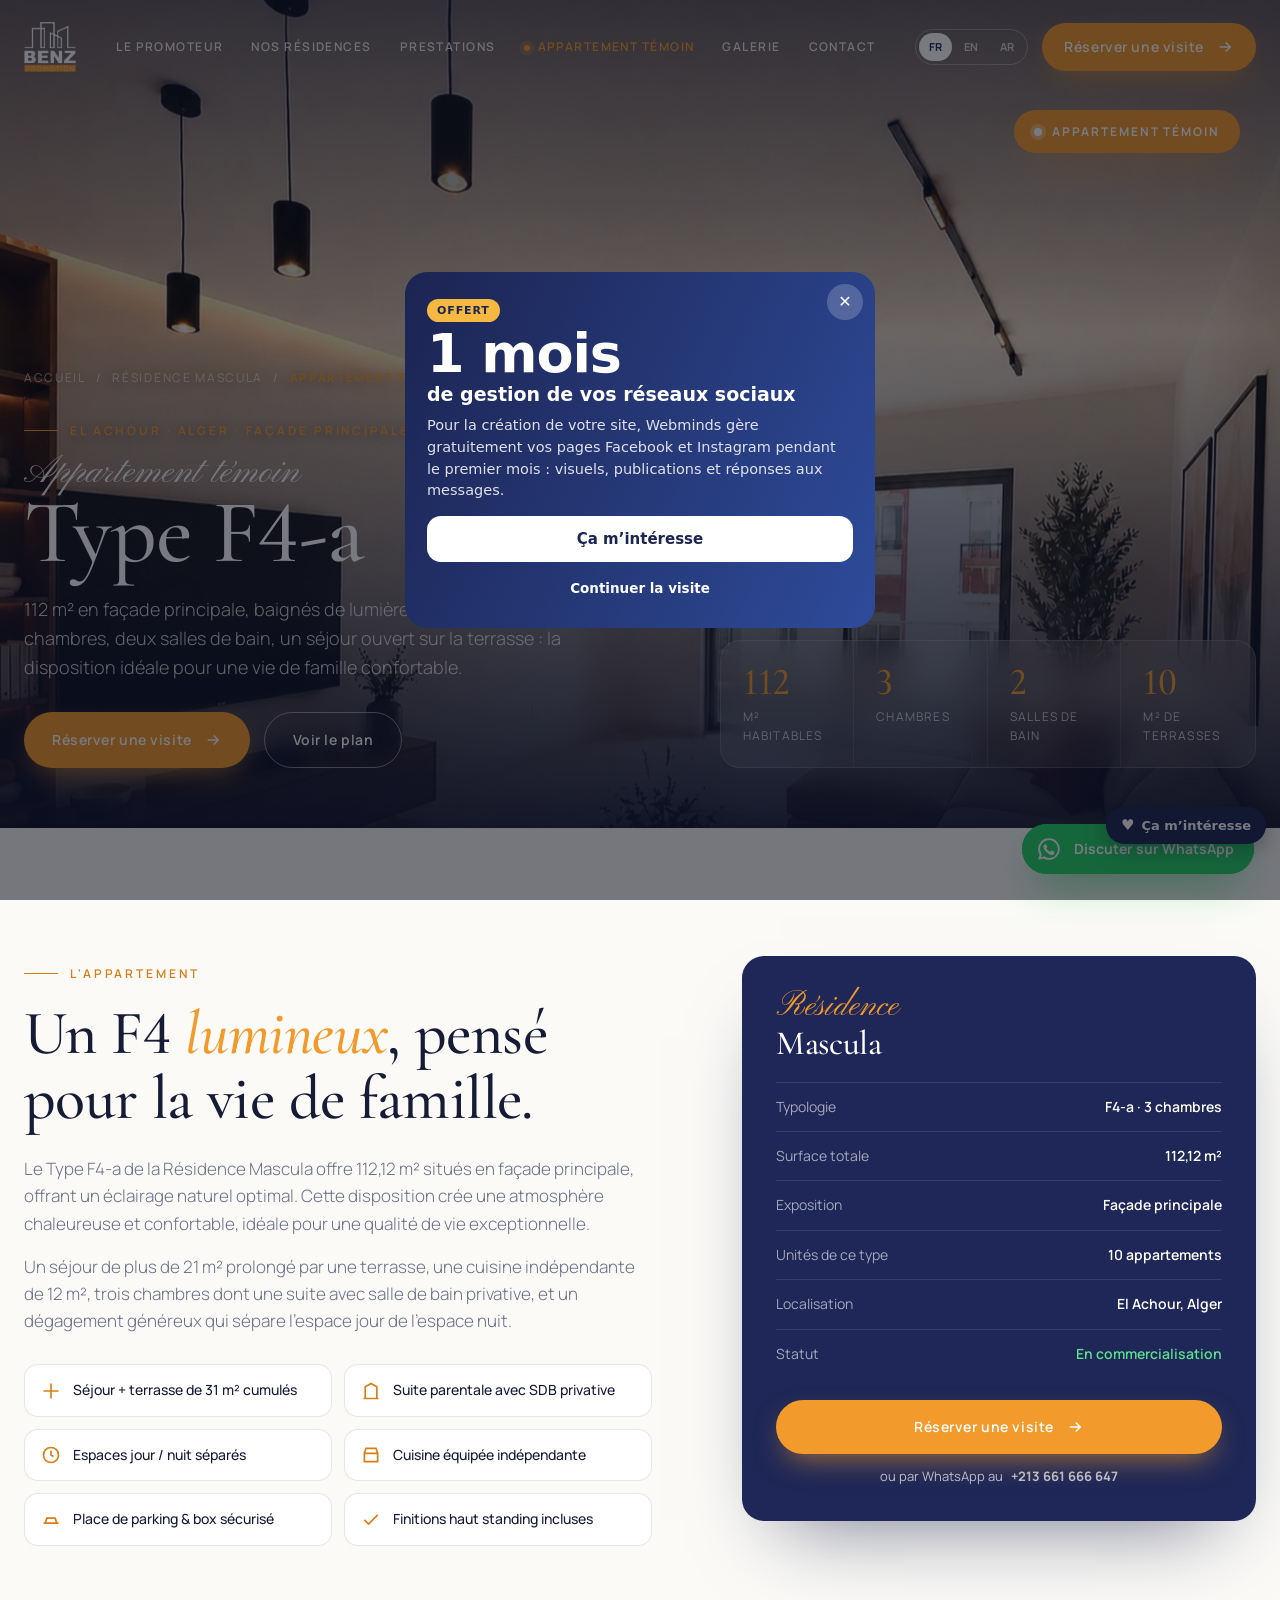
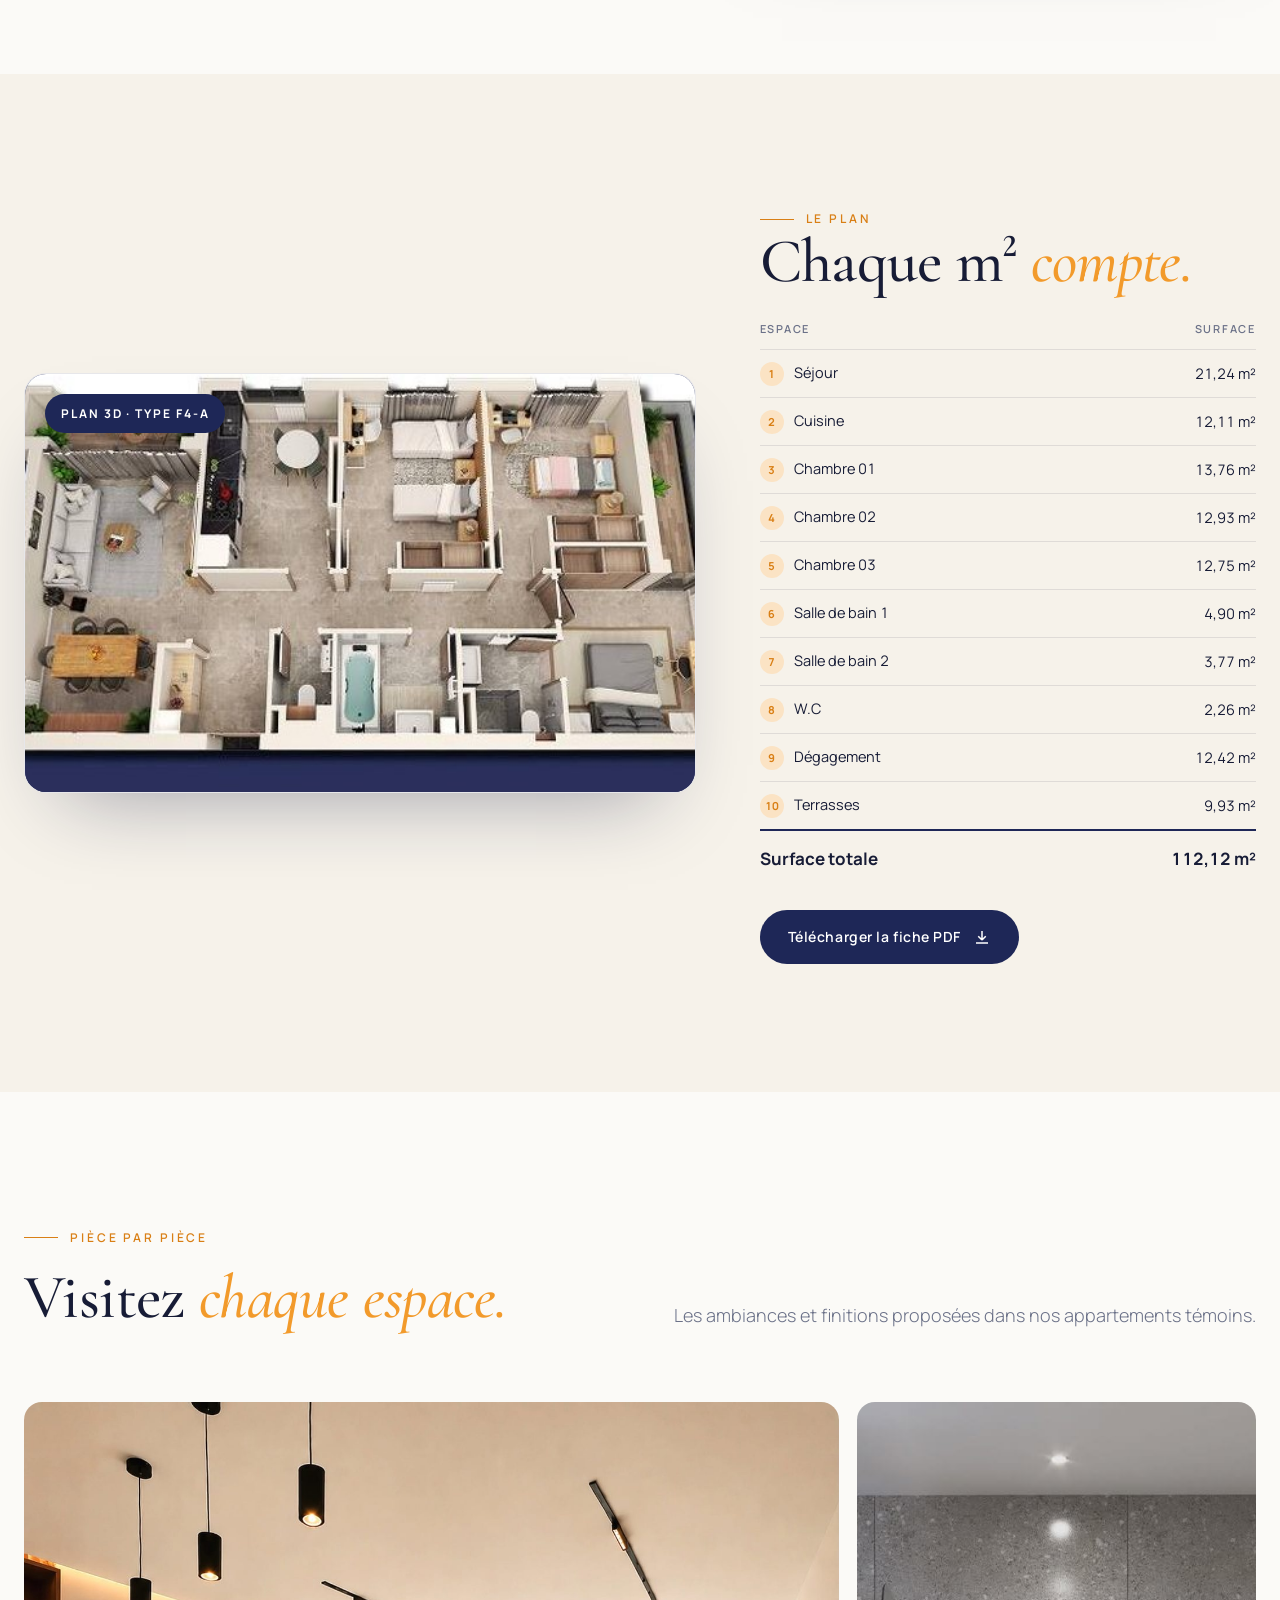
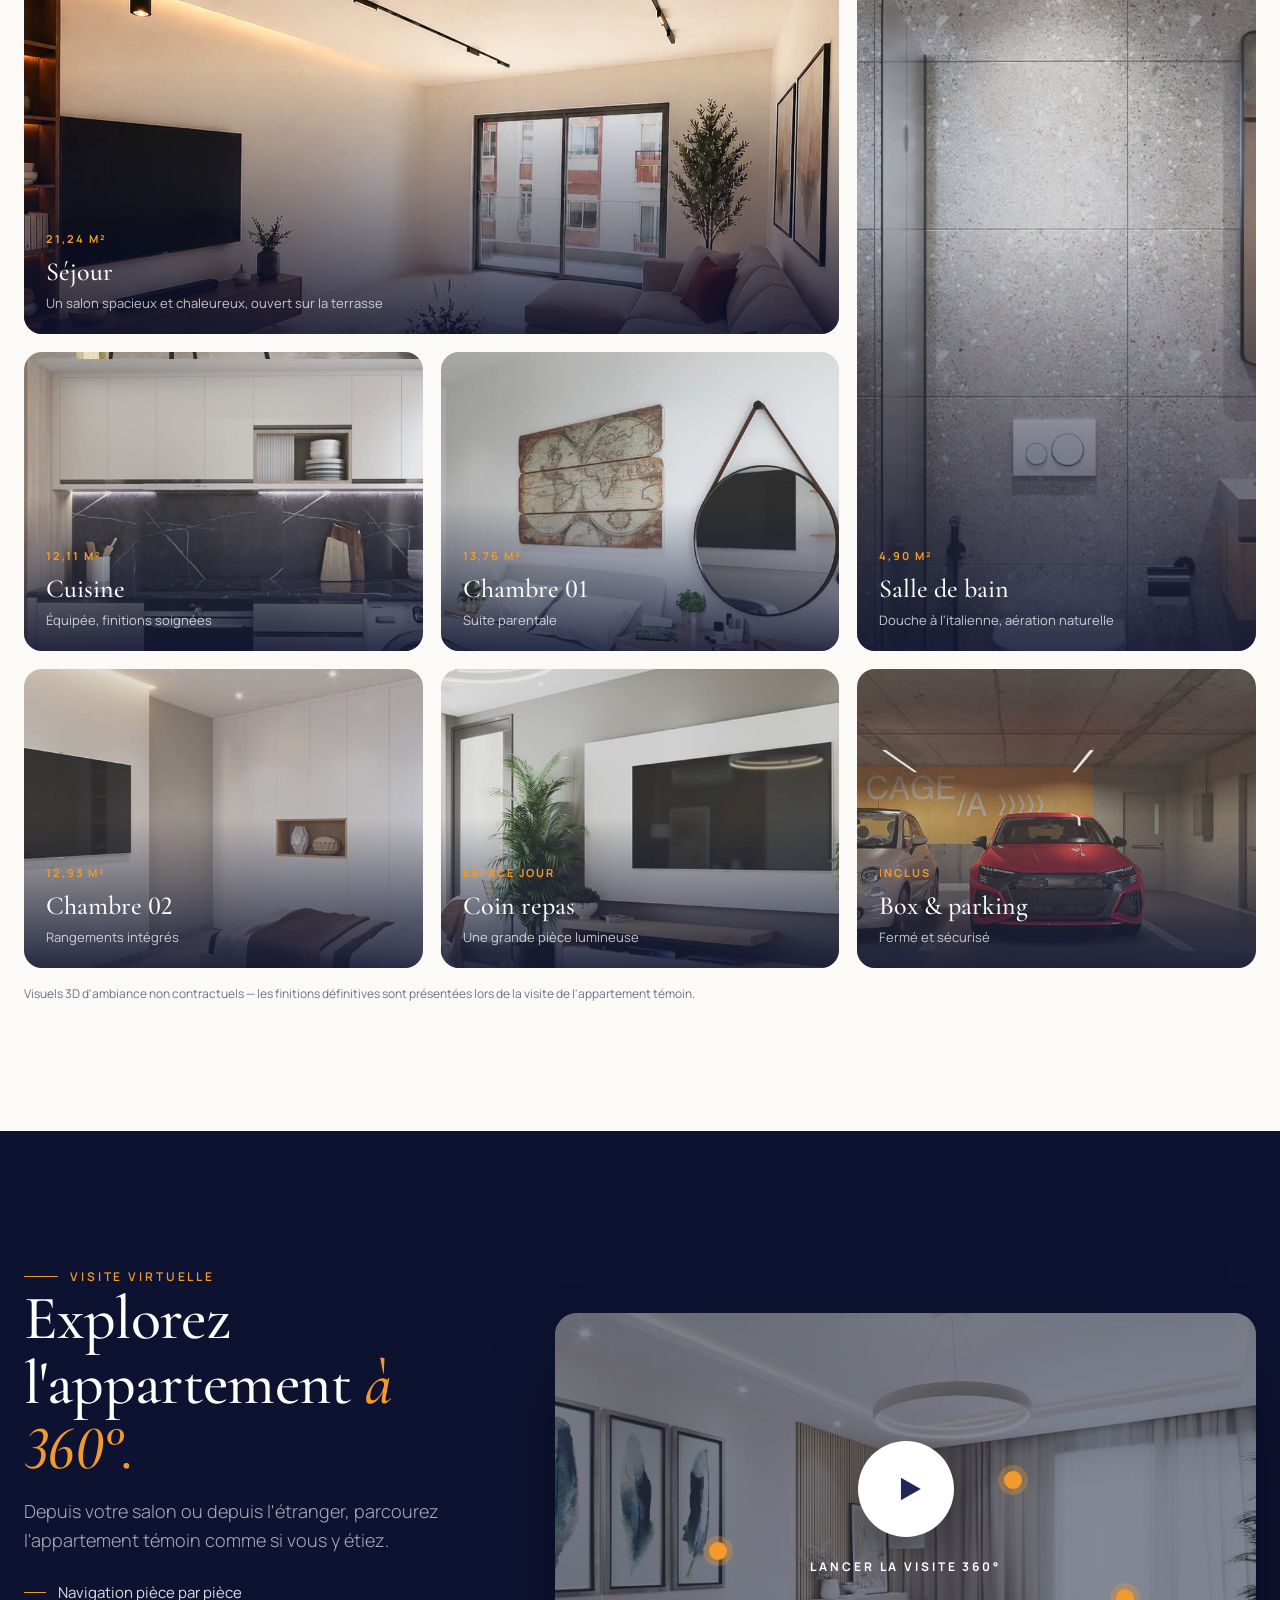
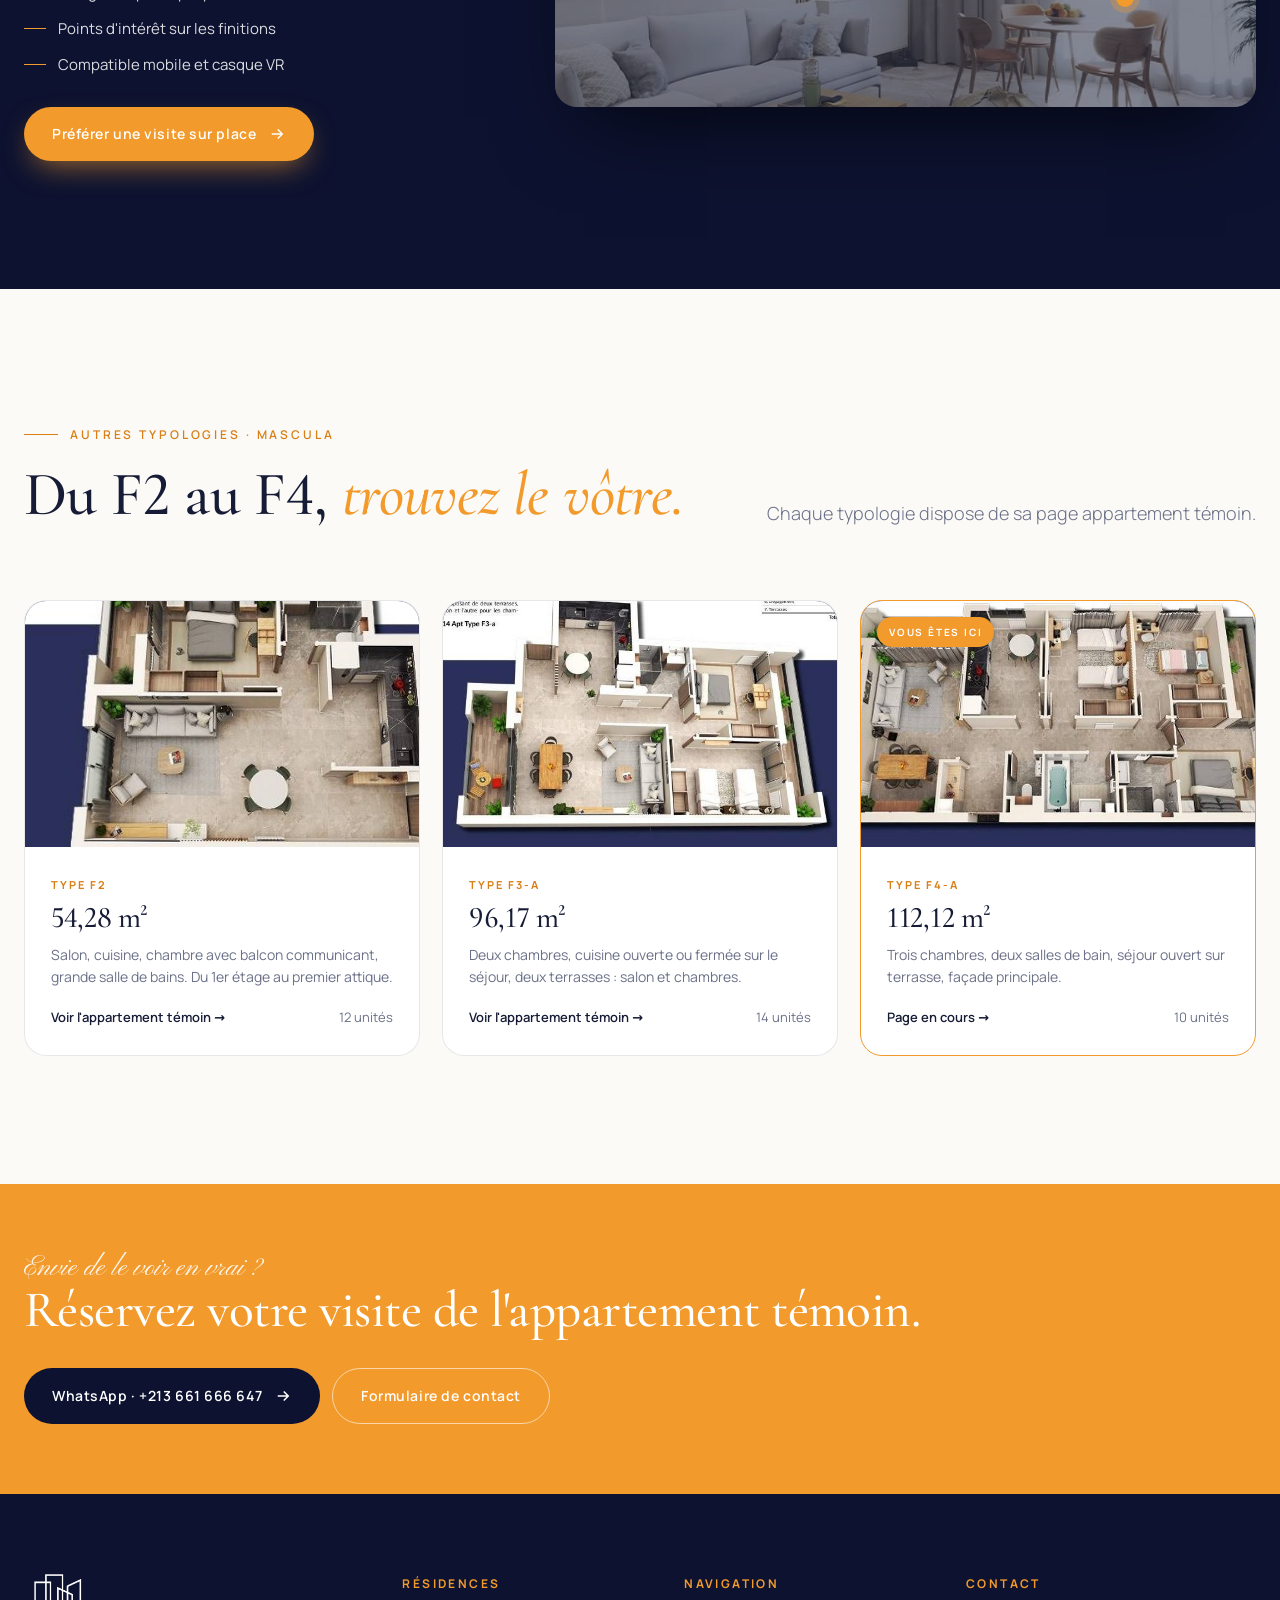
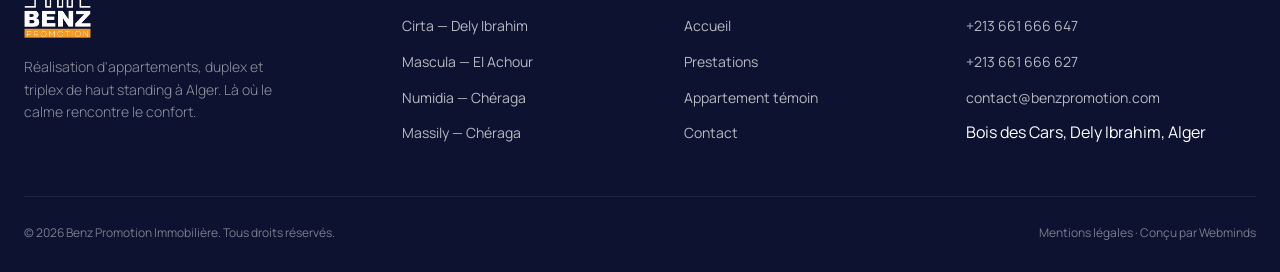
==== commit ed6facd6: "Pop-up « 1 mois de réseaux sociaux offert » et bouton « Ça m'intéresse » (envoi WhatsApp)" ====
--- a/appartement-temoin.html
+++ b/appartement-temoin.html
@@ -296,6 +296,42 @@
 mm.querySelectorAll('a').forEach(a=>a.onclick=()=>mm.classList.remove('open'));
 const io=new IntersectionObserver(es=>es.forEach(e=>{if(e.isIntersecting){e.target.classList.add('in');io.unobserve(e.target)}}),{threshold:.1});
 document.querySelectorAll('.reveal').forEach(el=>io.observe(el));
-</script>
-</body>
+</script><script data-wml>(function(){if(window.__wmL)return;window.__wmL=1;
+var C={"p": "Benz Promotion Immobilière", "mail": null, "wa": "213797372452", "v": [["/", "Version corporate", "Claire et rassurante"]]};
+function ready(f){document.readyState==='loading'?document.addEventListener('DOMContentLoaded',f):f()}
+ready(function(){
+var css='.wmL-b{position:fixed;right:14px;bottom:calc(56px + env(safe-area-inset-bottom));z-index:2147483000;border:0;border-radius:999px;background:#1C2452;color:#fff;font:700 13px/1 system-ui,-apple-system,Segoe UI,Roboto,sans-serif;padding:11px 15px;box-shadow:0 6px 22px rgba(20,30,60,.35);cursor:pointer;display:flex;align-items:center;gap:7px}'
++'@media(max-width:520px){.wmL-b{bottom:calc(112px + env(safe-area-inset-bottom));font-size:12.5px;padding:10px 13px}}'
++'.wmL-m{position:fixed;inset:0;z-index:2147483001;background:rgba(10,14,25,.55);display:none;align-items:flex-end;justify-content:center;font-family:system-ui,-apple-system,Segoe UI,Roboto,sans-serif}.wmL-m.on{display:flex}@media(min-width:700px){.wmL-m{align-items:center;padding:20px}}'
++'.wmL-x{box-sizing:border-box;position:relative;background:#fff;color:#1C2452;width:100%;max-width:470px;max-height:92vh;overflow:auto;border-radius:22px 22px 0 0;padding:24px 22px calc(22px + env(safe-area-inset-bottom));text-align:left}@media(min-width:700px){.wmL-x{border-radius:22px}}'
++'.wmL-x *{box-sizing:border-box}.wmL-c{position:absolute;top:12px;right:12px;width:36px;height:36px;border:0;border-radius:50%;background:#F0F2F1;font-size:16px;cursor:pointer;color:#1C2452}'
++'.wmL-x h3{font:800 26px/1.1 system-ui,-apple-system,sans-serif;margin:4px 40px 10px 0;color:inherit}.wmL-x p{margin:0 0 14px;line-height:1.5;font-size:14.5px;opacity:.85}'
++'.wmL-o{background:linear-gradient(115deg,#1C2452,#2E4B9A);color:#fff}.wmL-o .wmL-c{background:rgba(255,255,255,.2);color:#fff}.wmL-big{font:900 54px/.95 system-ui,-apple-system,sans-serif;letter-spacing:-.02em;margin:6px 0 2px}.wmL-big small{display:block;font-size:19px;font-weight:700;letter-spacing:0;margin-top:6px}'
++'.wmL-tag{display:inline-block;background:#F5B841;color:#1C2452;font:800 11px system-ui,sans-serif;letter-spacing:.08em;border-radius:999px;padding:5px 10px}'
++'.wmL-btn{display:flex;align-items:center;justify-content:center;width:100%;border:0;border-radius:14px;padding:14px;font:800 15px system-ui,-apple-system,sans-serif;cursor:pointer;margin-top:8px}.wmL-w{background:#fff;color:#1C2452}.wmL-g{background:#1FAF55;color:#fff}.wmL-n{background:#1C2452;color:#fff}.wmL-l{background:transparent;color:inherit;font-weight:600;font-size:13.5px;padding:10px}'
++'.wmL-s{font:700 11.5px system-ui,sans-serif;text-transform:uppercase;letter-spacing:.06em;opacity:.6;margin:12px 0 8px}.wmL-ch{display:grid;gap:8px}.wmL-ch label{display:flex;align-items:center;gap:10px;border:1.5px solid #E2E6E3;border-radius:12px;padding:11px 12px;cursor:pointer;font-size:14px;font-weight:600}.wmL-ch label small{display:block;font-weight:500;opacity:.65;font-size:12px}.wmL-ch input{width:18px;height:18px;flex:none;accent-color:#1FAF55}'
++'.wmL-f{display:grid;gap:8px;margin:12px 0 6px}.wmL-f input{border:1.5px solid #E2E6E3;border-radius:12px;padding:12px;font:500 16px system-ui,sans-serif;color:#1C2452;background:#fff;-webkit-user-select:text!important;user-select:text!important;width:100%}'
++'.wmL-ok{text-align:center}.wmL-ok i{display:grid;place-items:center;width:64px;height:64px;margin:6px auto 12px;border-radius:50%;background:#E8F7EE;color:#1FAF55;font-style:normal;font-size:30px}';
+var st=document.createElement('style');st.textContent=css;document.head.appendChild(st);
+function ss(k,v){try{if(v===undefined)return sessionStorage.getItem(k);sessionStorage.setItem(k,v)}catch(e){}}
+var p=location.pathname,cur=0;C.v.forEach(function(v,i){if(v[0]!=='/'&&p.indexOf(v[0])===0)cur=i});
+var off=document.createElement('div');off.className='wmL-m';off.innerHTML='<div class="wmL-x wmL-o" role="dialog" aria-modal="true"><button class="wmL-c" type="button" aria-label="Fermer">✕</button><span class="wmL-tag">OFFERT</span><div class="wmL-big">1 mois<small>de gestion de vos réseaux sociaux</small></div><p style="margin-top:12px">Pour la création de votre site, Webminds gère gratuitement vos pages Facebook et Instagram pendant le premier mois : visuels, publications et réponses aux messages.</p><button class="wmL-btn wmL-w" type="button" data-i>Ça m’intéresse</button><button class="wmL-btn wmL-l" type="button" data-c>Continuer la visite</button></div>';
+var ch='';C.v.forEach(function(v,i){ch+='<label><input type="radio" name="wmLv" value="'+v[1]+'"'+(i===cur?' checked':'')+'><span>'+v[1]+(v[2]?'<small>'+v[2]+'</small>':'')+'</span></label>'});
+var it=document.createElement('div');it.className='wmL-m';it.innerHTML='<div class="wmL-x" role="dialog" aria-modal="true"><button class="wmL-c" type="button" aria-label="Fermer">✕</button><div data-s1><h3>Cette maquette vous plaît ?</h3><p>Choisissez la version qui vous intéresse : Webminds vous recontacte pour vous la présenter.</p>'+(C.v.length>1?'<div class="wmL-s">La version préférée</div><div class="wmL-ch">'+ch+'</div>':'')+'<div class="wmL-s">En plus</div><div class="wmL-ch"><label><input type="checkbox" value="Gestion des réseaux sociaux (1 mois offert)"><span>Réseaux sociaux<small>1 mois de gestion offert avec le site</small></span></label></div><div class="wmL-f"><input name="n" placeholder="Votre nom" autocomplete="name"><input name="t" type="tel" inputmode="tel" placeholder="Votre téléphone (facultatif)" autocomplete="tel"></div><button class="wmL-btn wmL-g" type="button" data-w>Envoyer sur WhatsApp</button>'+(C.mail?'<button class="wmL-btn wmL-l" type="button" data-e>Envoyer par e-mail</button>':'')+'</div><div class="wmL-ok" data-s2 hidden><i>✓</i><h3 style="margin:0 0 8px">Merci !</h3><p>Votre choix a bien été transmis à Webminds. Nous vous recontactons très vite.</p><button class="wmL-btn wmL-n" type="button" data-c>Continuer la visite</button></div></div>';
+document.body.appendChild(off);document.body.appendChild(it);
+var b=document.createElement('button');b.type='button';b.className='wmL-b';b.innerHTML='<b style="font-size:15px">♥</b>Ça m’intéresse';document.body.appendChild(b);
+function op(m){off.classList.remove('on');it.classList.remove('on');m.classList.add('on')}
+[off,it].forEach(function(m){m.addEventListener('click',function(e){if(e.target===m||e.target.closest('.wmL-c')||e.target.closest('[data-c]'))m.classList.remove('on')})});
+b.onclick=function(){op(it)};off.querySelector('[data-i]').onclick=function(){op(it)};
+function msg(){var v=(it.querySelector('input[name=wmLv]:checked')||{}).value||C.v[cur][1],x=[].map.call(it.querySelectorAll('input[type=checkbox]:checked'),function(c){return c.value}),n=it.querySelector('[name=n]').value.trim(),t=it.querySelector('[name=t]').value.trim();
+ return{v:v,x:x,n:n,t:t,txt:'Bonjour Webminds, la maquette '+C.p+' m’intéresse.\nVersion préférée : '+v+(x.length?'\nEn plus : '+x.join(', '):'')+(n?'\nNom : '+n:'')+(t?'\nTéléphone : '+t:'')+'\nLien : '+location.origin+C.v[cur][0]}}
+function mail(m){if(!C.mail)return;try{fetch('https://formsubmit.co/ajax/'+C.mail,{method:'POST',keepalive:true,headers:{'Content-Type':'application/json','Accept':'application/json'},body:JSON.stringify({_subject:'Maquette '+C.p+' : intéressé ('+m.v+')',Prospect:C.p,Version:m.v,Options:m.x.join(', ')||'-',Nom:m.n||'-',Telephone:m.t||'-',Lien:location.origin+C.v[cur][0],_template:'table',_captcha:'false'})}).catch(function(){})}catch(e){}}
+function done(){it.querySelector('[data-s1]').hidden=true;it.querySelector('[data-s2]').hidden=false;ss('wmL-sent','1')}
+it.querySelector('[data-w]').onclick=function(){var m=msg();mail(m);done();location.href='https://wa.me/'+C.wa+'?text='+encodeURIComponent(m.txt)};
+var e=it.querySelector('[data-e]');if(e)e.onclick=function(){mail(msg());done()};
+var sh=ss('wmL-off');addEventListener('scroll',function(){var r=(scrollY+innerHeight)/document.documentElement.scrollHeight;
+ if(!sh&&scrollY>500&&r>.3){sh=1;ss('wmL-off','1');op(off)}
+ if(!ss('wmL-it')&&!ss('wmL-sent')&&sh&&r>.92&&!off.classList.contains('on')){ss('wmL-it','1');op(it)}},{passive:true});
+});})();
+</script></body>
 </html>
